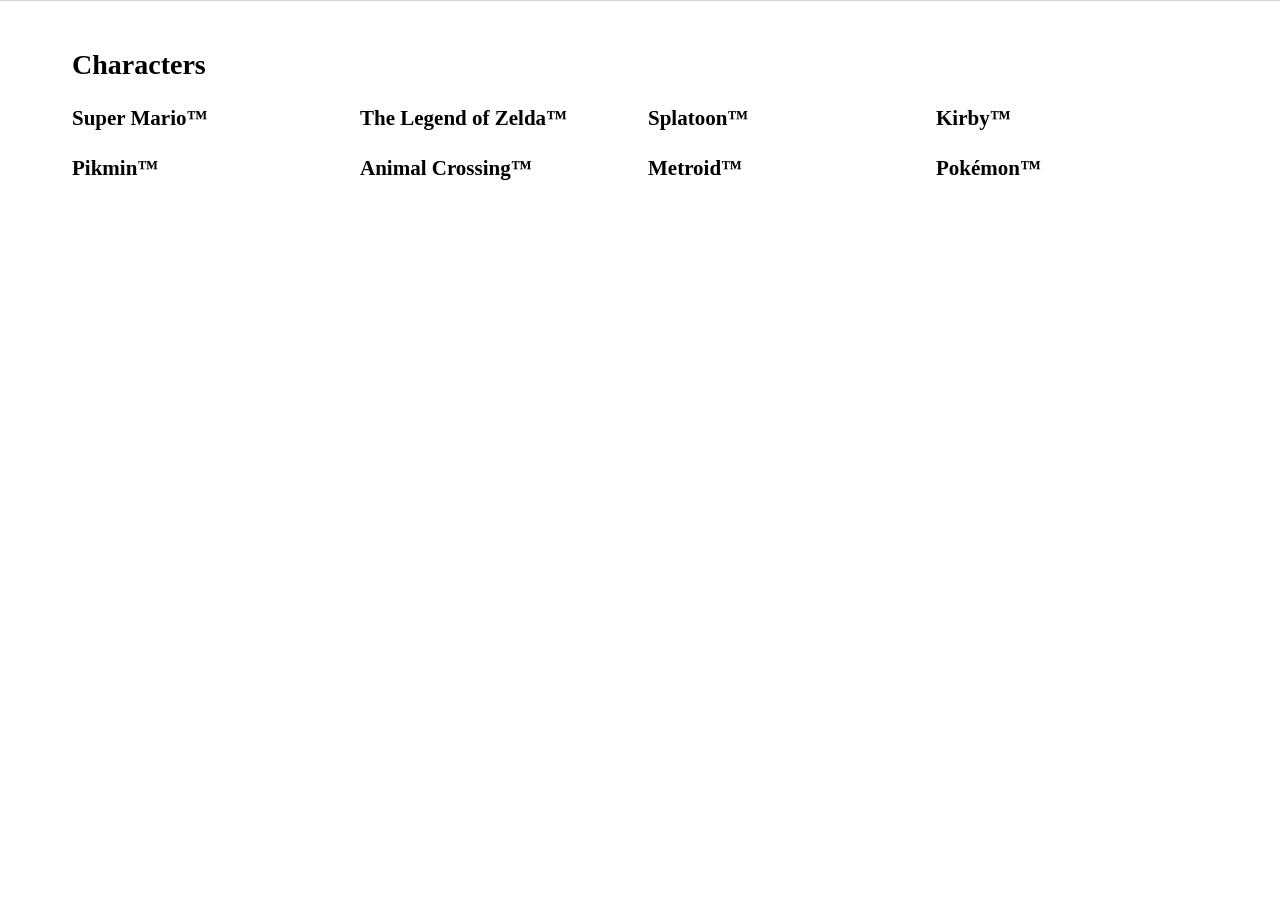
==== index.html @ 4e432a02 "Characters arreglado Actualizado" ====
<!DOCTYPE html>
<html lang="en">
<head>
    <meta charset="UTF-8">
    <meta name="viewport" content="width=device-width, initial-scale=1.0">
    <link rel="stylesheet" href="style.css">
    <title>Document</title>
</head>
<body>
    <section class="sectionCaracter">
        <div class="contenedorCaracter">
            <div class="gridCaracter">
                <h2 class="tituloCharacter">Characters</h2>
                <div class="personaje">
                    <a href="" class="enlacePersonaje">
                        <div class="fondoContenedor">
                            <img src="img/mario-bg.jpg" alt="" class="fondoImagen">
                        </div>
                        <div class="personajeContenedor">
                            <img src="img/1600x1600_NCOM_Home_Characters_Mario.png" alt="" class="personajeImagen">
                        </div>
                    </a>
                    <h3 class="nombrePersonaje">Super Mario™</h3>
                </div>
                <div class="personaje">
                    <a href="" class="enlacePersonaje">
                        <div class="fondoContenedor">
                            <img src="img/1600x1600_background_02.jpg" alt="" class="fondoImagen">
                        </div>
                        <div class="personajeContenedor">
                            <img src="img/1600x1600_character.png" alt="" class="personajeImagen">
                        </div>
                    </a>
                    <h3 class="nombrePersonaje">The Legend of Zelda™</h3>
                </div>
                <div class="personaje">
                    <a href="" class="enlacePersonaje">
                        <div class="fondoContenedor">
                            <img src="img/Ncom_CharacterRail_1600x1600_Splatoon_BG.png" alt="" class="fondoImagen">
                        </div>
                        <div class="personajeContenedor">
                            <img src="img/Ncom_CharacterRail_1600x1600_Splatoon_character_v2.png" alt="" class="personajeImagen">
                        </div>
                    </a>
                    <h3 class="nombrePersonaje">Splatoon™</h3>
                </div>
                <div class="personaje">
                    <a href="" class="enlacePersonaje">
                        <div class="fondoContenedor">
                            <img src="img/1600x1600_NCOM_Home_Characters_Kirby_BG.png" alt="" class="fondoImagen">
                        </div>
                        <div class="personajeContenedor">
                            <img src="img/1600x1600_NCOM_Home_Characters_Kirby.png" alt="" class="personajeImagen">
                        </div>
                    </a>
                    <h3 class="nombrePersonaje">Kirby™</h3>
                </div>
                <div class="personaje">
                    <a href="" class="enlacePersonaje">
                        <div class="fondoContenedor">
                            <img src="img/PTN_Pikmin_LG3_8x-100_v2.jpg" alt="" class="fondoImagen">
                        </div>
                        <div class="personajeContenedor">
                            <img src="img/CREATIVE-1295-CharacterSection-Character-Pikmin_v02.png" alt="" class="personajeImagen">
                        </div>
                    </a>
                    <h3 class="nombrePersonaje">Pikmin™</h3>
                </div>
                <div class="personaje">
                    <a href="" class="enlacePersonaje">
                        <div class="fondoContenedor">
                            <img src="img/CREATIVE-1295-CharacterSection-Background-AnimalCrossing.jpg" alt="" class="fondoImagen">
                        </div>
                        <div class="personajeContenedor">
                            <img src="img/CREATIVE-1295-CharacterSection-Character-AnimalCrossing_v01.png" alt="" class="personajeImagen">
                        </div>
                    </a>
                    <h3 class="nombrePersonaje">Animal Crossing™</h3>
                </div>
                <div class="personaje">
                    <a href="" class="enlacePersonaje">
                        <div class="fondoContenedor">
                            <img src="img/CREATIVE-1295-CharacterSection-Background-Metroid_v01.jpg" alt="" class="fondoImagen">
                        </div>
                        <div class="personajeContenedor">
                            <img src="img/CREATIVE-1295-CharacterSection-Character-Metroid_v01.png" alt="" class="personajeImagen">
                        </div>
                    </a>
                    <h3 class="nombrePersonaje">Metroid™</h3>
                </div>
                <div class="personaje">
                    <a href="" class="enlacePersonaje">
                        <div class="fondoContenedor">
                            <img src="img/CREATIVE-1295-CharacterSection-Background-Pokemon_v01.png" alt="" class="fondoImagen">
                        </div>
                        <div class="personajeContenedor">
                            <img src="
                            img/CREATIVE-1295-CharacterSection-Character-Pokemon_v01.png" alt="" class="personajeImagen">
                        </div>
                    </a>
                    <h3 class="nombrePersonaje">Pokémon™</h3>
                </div>
            </div>
            
    </section>
</body>
</html>
---- style.css ----
@import url(tipografia.css);
body{
    width: 100vw;
}
body{
    padding: 0px;
    margin: 0px;
    width: 100%;
    font-family: var(--nintendo-font);
    color: var(--color-font);
    font-weight: var(--font-weight-nintendo);
    font-size: var(--font-size-text);
    line-height: var(--line-text);
}
*,::after,::before{
    box-sizing: border-box;
}
body > section{
    border-top: 1px lightgray solid;
}
.sectionCaracter{
    display: block;
    position: relative;
    width: 100%;
    padding-top: 2rem;
    padding-bottom: 2rem;
    scroll-margin-top: 120px;
}
.contenedorCaracter{
    display: block;
    max-width: 71rem;
    margin-left: 1rem;
    margin-right: 1rem;
}
.gridCaracter{
    display: grid;
    grid-template-columns: repeat(2,1fr);
    gap: 1rem;
}
.tituloCharacter{
    font-weight: 700;
    margin-block-start: 0px;
    margin-block-end:0px;
    grid-column: 1 / span 2;
    font-size: 1.125rem;
}
.h1,.h2,.h3,.h4,.h5,.h6{
    font-weight: 700;
    letter-spacing: 0px;
    margin-top: 0px;
    margin-right: 0px;
    margin-bottom: 1em;
    margin-left: 0px;
    padding:0px;
}
.personaje{
    display: flex;
    flex-direction: column;
}
.enlacePersonaje{
    display: block;
    position: relative;
    z-index: 1;
    width: 100%;
    height: auto;
    overflow: hidden;
    text-align: center;
    border-radius: 0.75rem;
    margin-bottom: 0.5rem;
    text-decoration: none;
}
.fondoContenedor{
    position: absolute;
    z-index: -1;
    top: 0px;
    left: 0px;
    width: 100%;
    height: 100%;
    transform: scale(1.15);
    transition: 200ms ease-in-out 0s;
}
.enlacePersonaje{
    cursor: pointer;
}
.fondoImagen{
    display: block;
    min-height: 1px;
    width: 100%;
    overflow-clip-margin: content-box;
}
.personajeContenedor{
    display: block;
    position: relative;
    z-index: -1;
    top: 0px;
    left: 0px;
    width: 100%;
    height: 100%;
    transition:  200ms ease-in-out 0s;
    
}
.enlacePersonaje:hover > .fondoContenedor{
    transform: scale(1);
}
.enlacePersonaje:hover > .personajeContenedor{
    transform: scale(1.15);
}



.personajeImagen{
    display: block;
    min-height: 1px;
    width: 100%;
    overflow-clip-margin: content-box;
}
.nombrePersonaje{
    font-weight: 700;
    margin-block-end: 0px;
    margin-block-start: 0px;
    font-size: 1.125rem;
}
@media(min-width:768px){
    .sectionCaracter{
        padding-top: 3rem;
        padding-bottom: 3rem;
    }
    .contenedorCaracter{
        width: 96%;
        margin-left: auto;
        margin-right: auto;
    }
    .gridCaracter{
        grid-template-columns: repeat(4,1fr);
    }
    .tituloCharacter{
        grid-column: 1 / span 4;
    }
}
@media(min-width:429px){
    .tituloCharacter{
        font-size: 1.75rem;
    }
    .nombrePersonaje{
        font-size: 1.3125rem;
    }
}
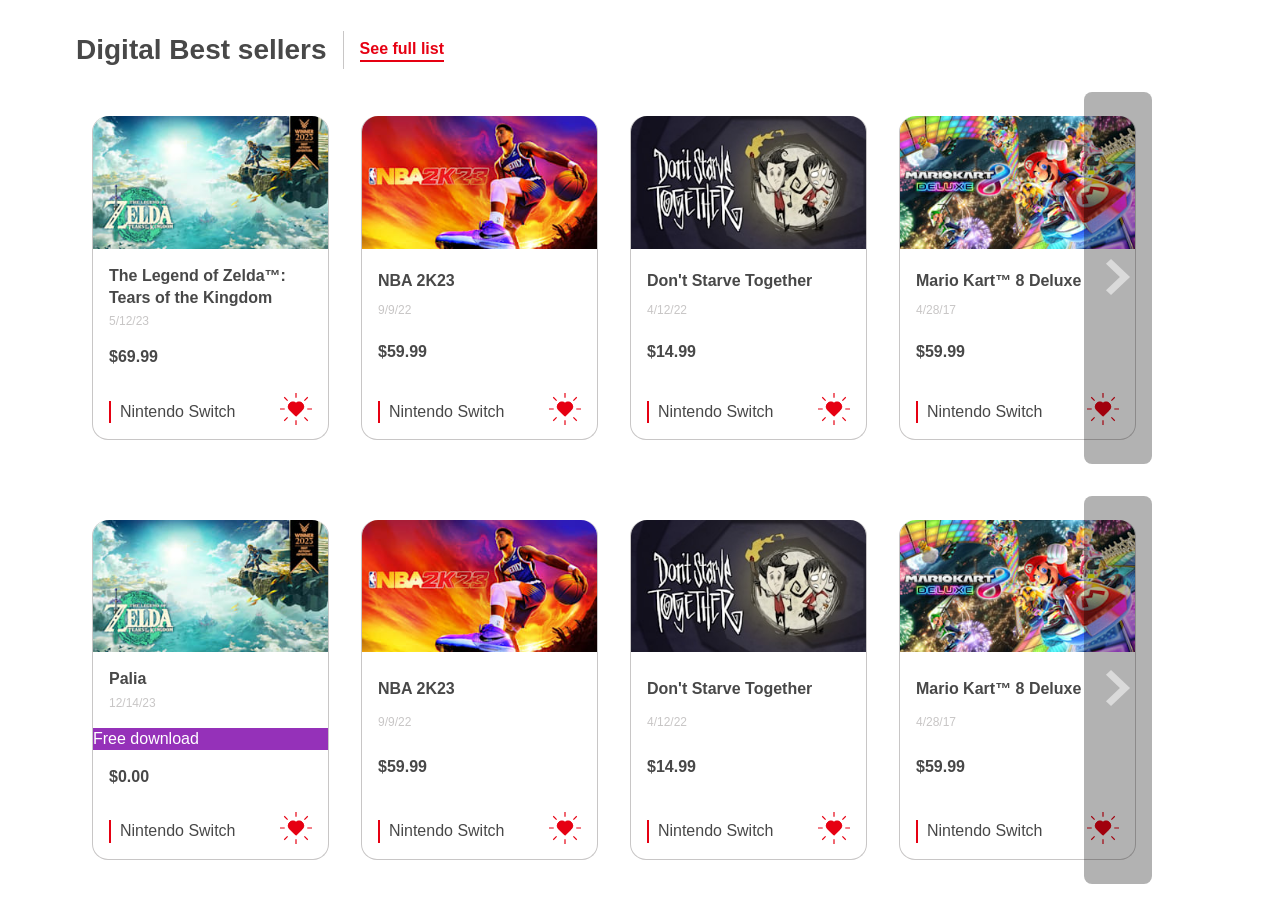
==== commit 571534b5: "Reorganizacion" ====
--- a/index.html
+++ b/index.html
@@ -1,107 +1,124 @@
 <!DOCTYPE html>
 <html lang="en">
 <head>
-    <meta charset="UTF-8">
-    <meta name="viewport" content="width=device-width, initial-scale=1.0">
-    <link rel="stylesheet" href="style.css">
-    <title>Document</title>
+  <meta charset="UTF-8">
+  <meta name="viewport" content="width=device-width, initial-scale=1.0">
+  <link rel="stylesheet" href="style.css">
+  <title>Document</title>
 </head>
 <body>
-    <section class="sectionCaracter">
-        <div class="contenedorCaracter">
-            <div class="gridCaracter">
-                <h2 class="tituloCharacter">Characters</h2>
-                <div class="personaje">
-                    <a href="" class="enlacePersonaje">
-                        <div class="fondoContenedor">
-                            <img src="img/mario-bg.jpg" alt="" class="fondoImagen">
-                        </div>
-                        <div class="personajeContenedor">
-                            <img src="img/1600x1600_NCOM_Home_Characters_Mario.png" alt="" class="personajeImagen">
-                        </div>
-                    </a>
-                    <h3 class="nombrePersonaje">Super Mario™</h3>
-                </div>
-                <div class="personaje">
-                    <a href="" class="enlacePersonaje">
-                        <div class="fondoContenedor">
-                            <img src="img/1600x1600_background_02.jpg" alt="" class="fondoImagen">
-                        </div>
-                        <div class="personajeContenedor">
-                            <img src="img/1600x1600_character.png" alt="" class="personajeImagen">
-                        </div>
-                    </a>
-                    <h3 class="nombrePersonaje">The Legend of Zelda™</h3>
-                </div>
-                <div class="personaje">
-                    <a href="" class="enlacePersonaje">
-                        <div class="fondoContenedor">
-                            <img src="img/Ncom_CharacterRail_1600x1600_Splatoon_BG.png" alt="" class="fondoImagen">
-                        </div>
-                        <div class="personajeContenedor">
-                            <img src="img/Ncom_CharacterRail_1600x1600_Splatoon_character_v2.png" alt="" class="personajeImagen">
-                        </div>
-                    </a>
-                    <h3 class="nombrePersonaje">Splatoon™</h3>
-                </div>
-                <div class="personaje">
-                    <a href="" class="enlacePersonaje">
-                        <div class="fondoContenedor">
-                            <img src="img/1600x1600_NCOM_Home_Characters_Kirby_BG.png" alt="" class="fondoImagen">
-                        </div>
-                        <div class="personajeContenedor">
-                            <img src="img/1600x1600_NCOM_Home_Characters_Kirby.png" alt="" class="personajeImagen">
-                        </div>
-                    </a>
-                    <h3 class="nombrePersonaje">Kirby™</h3>
-                </div>
-                <div class="personaje">
-                    <a href="" class="enlacePersonaje">
-                        <div class="fondoContenedor">
-                            <img src="img/PTN_Pikmin_LG3_8x-100_v2.jpg" alt="" class="fondoImagen">
-                        </div>
-                        <div class="personajeContenedor">
-                            <img src="img/CREATIVE-1295-CharacterSection-Character-Pikmin_v02.png" alt="" class="personajeImagen">
-                        </div>
-                    </a>
-                    <h3 class="nombrePersonaje">Pikmin™</h3>
-                </div>
-                <div class="personaje">
-                    <a href="" class="enlacePersonaje">
-                        <div class="fondoContenedor">
-                            <img src="img/CREATIVE-1295-CharacterSection-Background-AnimalCrossing.jpg" alt="" class="fondoImagen">
-                        </div>
-                        <div class="personajeContenedor">
-                            <img src="img/CREATIVE-1295-CharacterSection-Character-AnimalCrossing_v01.png" alt="" class="personajeImagen">
-                        </div>
-                    </a>
-                    <h3 class="nombrePersonaje">Animal Crossing™</h3>
-                </div>
-                <div class="personaje">
-                    <a href="" class="enlacePersonaje">
-                        <div class="fondoContenedor">
-                            <img src="img/CREATIVE-1295-CharacterSection-Background-Metroid_v01.jpg" alt="" class="fondoImagen">
-                        </div>
-                        <div class="personajeContenedor">
-                            <img src="img/CREATIVE-1295-CharacterSection-Character-Metroid_v01.png" alt="" class="personajeImagen">
-                        </div>
-                    </a>
-                    <h3 class="nombrePersonaje">Metroid™</h3>
-                </div>
-                <div class="personaje">
-                    <a href="" class="enlacePersonaje">
-                        <div class="fondoContenedor">
-                            <img src="img/CREATIVE-1295-CharacterSection-Background-Pokemon_v01.png" alt="" class="fondoImagen">
-                        </div>
-                        <div class="personajeContenedor">
-                            <img src="
-                            img/CREATIVE-1295-CharacterSection-Character-Pokemon_v01.png" alt="" class="personajeImagen">
-                        </div>
-                    </a>
-                    <h3 class="nombrePersonaje">Pokémon™</h3>
-                </div>
-            </div>
-            
+  <section class="digitalHeader">
+    <h1 class="dbs">Digital Best sellers</h1>
+    <a href="" class="seefullList">See full list</a>
+  </section>
+  <div class="contenedorDigital">
+    <section class="digitalNewReleases">
+      <section class="juegoDigital" id="juegoDigital1">
+        <img src="img/fb30eab428df3fc993b41c76e20f72e4d76d49734d17d31996b5ab61c414b117.jpg" alt="" class="juegoImagen">
+        <h3 class="tituloJuegoDigital">The Legend of Zelda™: Tears of the Kingdom</h3>
+        <p class="fechaJuegoDigital">5/12/23</p>
+        <p class="precioJuegoDigital">$69.99</p>
+        <div class="finalJuegoDigital">
+          <p class="plataformaJuegoDigital">Nintendo Switch</p>
+          <svg class="svgCorazonDigital" viewBox="0 0 54 54" fill="currentColor" stroke="currentColor" width="24" role="presentation" alt="" data-testid="heartspark" color="currentColor" size="24"><g class="hearts"><path class="heart heart-outline" d="M27 38.9c-.4 0-.6-.1-.8-.4L16.7 29c-1.8-1.8-2.7-3.8-2.7-6 0-4.4 3.5-8 7.9-8 1.9 0 3.7.8 5.1 2.3 1.4-1.4 3.2-2.3 5.1-2.3 4.4 0 7.9 3.6 7.9 8 0 2.6-1.5 4.6-2.7 6.1l-9.5 9.4c-.2.3-.6.4-.8.4zm-5.1-21.4c-3.1 0-5.6 2.5-5.6 5.6 0 1.9 1.1 3.3 2 4.3l8.6 8.7 8.5-8.6c1.4-1.5 2.1-3 2.1-4.4 0-3.1-2.5-5.6-5.6-5.6-1.5 0-3 1-4.1 2.5-.5.6-1.4.6-1.9 0-1-1.6-2.4-2.5-4-2.5z"></path><path class="heart heart-filled" d="M32.1 15.1c-1.9 0-3.7.8-5.1 2.3-1.4-1.4-3.2-2.3-5.1-2.3-4.4 0-7.9 3.6-7.9 8 0 2.1.9 4.2 2.7 6l9.5 9.5c.2.2.5.4.8.4.2 0 .6-.1.8-.4l9.5-9.4c1.2-1.4 2.7-3.5 2.7-6.1 0-4.4-3.5-8-7.9-8z"></path></g><g class="sparks"><path class="spark" d="M27 8V0M27 46v8" stroke-width="2"></path><path class="spark" d="M41.171 12.828l5.657-5.657M12.829 12.828L7.171 7.172" stroke-width="1.99998"></path><path class="spark" d="M46 27h8M8 27H0" stroke-width="2"></path><path class="spark" d="M41.172 41.172l5.657 5.656M12.829 41.171l-5.657 5.657" stroke-width="1.99998"></path></g></svg>
+        </div>
+      </section>
+      <section class="juegoDigital">
+        <img src="img/e9246c890e982deb9a4cf6eae66d30f9160c3df7e3506b6efaf30dc842357153.jpg" alt="" class="juegoImagen">
+        <h3 class="tituloJuegoDigital">NBA 2K23</h3>
+        <p class="fechaJuegoDigital">9/9/22</p>
+        <p class="precioJuegoDigital">$59.99</p>
+        <div class="finalJuegoDigital">
+          <p class="plataformaJuegoDigital">Nintendo Switch</p>
+          <svg class="svgCorazonDigital" viewBox="0 0 54 54" fill="currentColor" stroke="currentColor" width="24" role="presentation" alt="" data-testid="heartspark" color="currentColor" size="24"><g class="hearts"><path class="heart heart-outline" d="M27 38.9c-.4 0-.6-.1-.8-.4L16.7 29c-1.8-1.8-2.7-3.8-2.7-6 0-4.4 3.5-8 7.9-8 1.9 0 3.7.8 5.1 2.3 1.4-1.4 3.2-2.3 5.1-2.3 4.4 0 7.9 3.6 7.9 8 0 2.6-1.5 4.6-2.7 6.1l-9.5 9.4c-.2.3-.6.4-.8.4zm-5.1-21.4c-3.1 0-5.6 2.5-5.6 5.6 0 1.9 1.1 3.3 2 4.3l8.6 8.7 8.5-8.6c1.4-1.5 2.1-3 2.1-4.4 0-3.1-2.5-5.6-5.6-5.6-1.5 0-3 1-4.1 2.5-.5.6-1.4.6-1.9 0-1-1.6-2.4-2.5-4-2.5z"></path><path class="heart heart-filled" d="M32.1 15.1c-1.9 0-3.7.8-5.1 2.3-1.4-1.4-3.2-2.3-5.1-2.3-4.4 0-7.9 3.6-7.9 8 0 2.1.9 4.2 2.7 6l9.5 9.5c.2.2.5.4.8.4.2 0 .6-.1.8-.4l9.5-9.4c1.2-1.4 2.7-3.5 2.7-6.1 0-4.4-3.5-8-7.9-8z"></path></g><g class="sparks"><path class="spark" d="M27 8V0M27 46v8" stroke-width="2"></path><path class="spark" d="M41.171 12.828l5.657-5.657M12.829 12.828L7.171 7.172" stroke-width="1.99998"></path><path class="spark" d="M46 27h8M8 27H0" stroke-width="2"></path><path class="spark" d="M41.172 41.172l5.657 5.656M12.829 41.171l-5.657 5.657" stroke-width="1.99998"></path></g></svg>
+        </div>
+      </section>
+      <section class="juegoDigital">
+        <img src="img/081425533fd5a75ad96eb4333f260edf690b91110402ac801e07fd332035da8e.jpg" alt="" class="juegoImagen">
+        <h3 class="tituloJuegoDigital">Don't Starve Together</h3>
+        <p class="fechaJuegoDigital">4/12/22</p>
+        <p class="precioJuegoDigital">$14.99</p>
+        <div class="finalJuegoDigital">
+          <p class="plataformaJuegoDigital">Nintendo Switch</p>
+          <svg class="svgCorazonDigital" viewBox="0 0 54 54" fill="currentColor" stroke="currentColor" width="24" role="presentation" alt="" data-testid="heartspark" color="currentColor" size="24"><g class="hearts"><path class="heart heart-outline" d="M27 38.9c-.4 0-.6-.1-.8-.4L16.7 29c-1.8-1.8-2.7-3.8-2.7-6 0-4.4 3.5-8 7.9-8 1.9 0 3.7.8 5.1 2.3 1.4-1.4 3.2-2.3 5.1-2.3 4.4 0 7.9 3.6 7.9 8 0 2.6-1.5 4.6-2.7 6.1l-9.5 9.4c-.2.3-.6.4-.8.4zm-5.1-21.4c-3.1 0-5.6 2.5-5.6 5.6 0 1.9 1.1 3.3 2 4.3l8.6 8.7 8.5-8.6c1.4-1.5 2.1-3 2.1-4.4 0-3.1-2.5-5.6-5.6-5.6-1.5 0-3 1-4.1 2.5-.5.6-1.4.6-1.9 0-1-1.6-2.4-2.5-4-2.5z"></path><path class="heart heart-filled" d="M32.1 15.1c-1.9 0-3.7.8-5.1 2.3-1.4-1.4-3.2-2.3-5.1-2.3-4.4 0-7.9 3.6-7.9 8 0 2.1.9 4.2 2.7 6l9.5 9.5c.2.2.5.4.8.4.2 0 .6-.1.8-.4l9.5-9.4c1.2-1.4 2.7-3.5 2.7-6.1 0-4.4-3.5-8-7.9-8z"></path></g><g class="sparks"><path class="spark" d="M27 8V0M27 46v8" stroke-width="2"></path><path class="spark" d="M41.171 12.828l5.657-5.657M12.829 12.828L7.171 7.172" stroke-width="1.99998"></path><path class="spark" d="M46 27h8M8 27H0" stroke-width="2"></path><path class="spark" d="M41.172 41.172l5.657 5.656M12.829 41.171l-5.657 5.657" stroke-width="1.99998"></path></g></svg>
+        </div>
+      </section>
+      <section class="juegoDigital">
+        <img src="img/de697f487a36d802dd9a5ff0341f717c8486221f2f1219b675af37aca63bc453.jpg" alt="" class="juegoImagen">
+        <h3 class="tituloJuegoDigital">Mario Kart™ 8 Deluxe</h3>
+        <p class="fechaJuegoDigital">4/28/17</p>
+        <p class="precioJuegoDigital">$59.99</p>
+        <div class="finalJuegoDigital">
+          <p class="plataformaJuegoDigital">Nintendo Switch</p>
+          <svg class="svgCorazonDigital" viewBox="0 0 54 54" fill="currentColor" stroke="currentColor" width="24" role="presentation" alt="" data-testid="heartspark" color="currentColor" size="24"><g class="hearts"><path class="heart heart-outline" d="M27 38.9c-.4 0-.6-.1-.8-.4L16.7 29c-1.8-1.8-2.7-3.8-2.7-6 0-4.4 3.5-8 7.9-8 1.9 0 3.7.8 5.1 2.3 1.4-1.4 3.2-2.3 5.1-2.3 4.4 0 7.9 3.6 7.9 8 0 2.6-1.5 4.6-2.7 6.1l-9.5 9.4c-.2.3-.6.4-.8.4zm-5.1-21.4c-3.1 0-5.6 2.5-5.6 5.6 0 1.9 1.1 3.3 2 4.3l8.6 8.7 8.5-8.6c1.4-1.5 2.1-3 2.1-4.4 0-3.1-2.5-5.6-5.6-5.6-1.5 0-3 1-4.1 2.5-.5.6-1.4.6-1.9 0-1-1.6-2.4-2.5-4-2.5z"></path><path class="heart heart-filled" d="M32.1 15.1c-1.9 0-3.7.8-5.1 2.3-1.4-1.4-3.2-2.3-5.1-2.3-4.4 0-7.9 3.6-7.9 8 0 2.1.9 4.2 2.7 6l9.5 9.5c.2.2.5.4.8.4.2 0 .6-.1.8-.4l9.5-9.4c1.2-1.4 2.7-3.5 2.7-6.1 0-4.4-3.5-8-7.9-8z"></path></g><g class="sparks"><path class="spark" d="M27 8V0M27 46v8" stroke-width="2"></path><path class="spark" d="M41.171 12.828l5.657-5.657M12.829 12.828L7.171 7.172" stroke-width="1.99998"></path><path class="spark" d="M46 27h8M8 27H0" stroke-width="2"></path><path class="spark" d="M41.172 41.172l5.657 5.656M12.829 41.171l-5.657 5.657" stroke-width="1.99998"></path></g></svg>
+        </div>
+      </section>
+      <div class="botonEncima">
+        <button aria-label="Next page" tabindex="0" class="botonDerecho">
+          <svg xmlns="http://www.w3.org/2000/svg" viewBox="0 0 32 32" width="36" role="presentation" alt="" data-testid="ChevronRightIcon" size="36" color="currentColor">
+            <path fill-rule="evenodd" clip-rule="evenodd" fill="currentColor" d="M5.3 4.3L9.8 0l16.9 16L9.8 32l-4.5-4.3L17.7 16z">
+            </path>
+          </svg>
+        </button>
+      </div>
     </section>
+  </div>
+  <div class="contenedorDigital">
+    <section class="digitalNewReleases">
+      <section class="juegoDigital" id="juegoDigital1">
+        <img src="img/fb30eab428df3fc993b41c76e20f72e4d76d49734d17d31996b5ab61c414b117.jpg" alt="" class="juegoImagen">
+        <h3 class="tituloJuegoDigital">Palia</h3>
+        <p class="fechaJuegoDigital">12/14/23</p>
+        <div class="precioYDisponibilidad">
+          <p style="background-color:rgb(149, 49, 185) ; color: white;">Free download</p>
+          <p class="precioJuegoDigital">$0.00</p>
+        </div>
+        <div class="finalJuegoDigital">
+          <p class="plataformaJuegoDigital">Nintendo Switch</p>
+          <svg class="svgCorazonDigital" viewBox="0 0 54 54" fill="currentColor" stroke="currentColor" width="24" role="presentation" alt="" data-testid="heartspark" color="currentColor" size="24"><g class="hearts"><path class="heart heart-outline" d="M27 38.9c-.4 0-.6-.1-.8-.4L16.7 29c-1.8-1.8-2.7-3.8-2.7-6 0-4.4 3.5-8 7.9-8 1.9 0 3.7.8 5.1 2.3 1.4-1.4 3.2-2.3 5.1-2.3 4.4 0 7.9 3.6 7.9 8 0 2.6-1.5 4.6-2.7 6.1l-9.5 9.4c-.2.3-.6.4-.8.4zm-5.1-21.4c-3.1 0-5.6 2.5-5.6 5.6 0 1.9 1.1 3.3 2 4.3l8.6 8.7 8.5-8.6c1.4-1.5 2.1-3 2.1-4.4 0-3.1-2.5-5.6-5.6-5.6-1.5 0-3 1-4.1 2.5-.5.6-1.4.6-1.9 0-1-1.6-2.4-2.5-4-2.5z"></path><path class="heart heart-filled" d="M32.1 15.1c-1.9 0-3.7.8-5.1 2.3-1.4-1.4-3.2-2.3-5.1-2.3-4.4 0-7.9 3.6-7.9 8 0 2.1.9 4.2 2.7 6l9.5 9.5c.2.2.5.4.8.4.2 0 .6-.1.8-.4l9.5-9.4c1.2-1.4 2.7-3.5 2.7-6.1 0-4.4-3.5-8-7.9-8z"></path></g><g class="sparks"><path class="spark" d="M27 8V0M27 46v8" stroke-width="2"></path><path class="spark" d="M41.171 12.828l5.657-5.657M12.829 12.828L7.171 7.172" stroke-width="1.99998"></path><path class="spark" d="M46 27h8M8 27H0" stroke-width="2"></path><path class="spark" d="M41.172 41.172l5.657 5.656M12.829 41.171l-5.657 5.657" stroke-width="1.99998"></path></g></svg>
+        </div>
+      </section>
+      <section class="juegoDigital">
+        <img src="img/e9246c890e982deb9a4cf6eae66d30f9160c3df7e3506b6efaf30dc842357153.jpg" alt="" class="juegoImagen">
+        <h3 class="tituloJuegoDigital">NBA 2K23</h3>
+        <p class="fechaJuegoDigital">9/9/22</p>
+        <p class="precioJuegoDigital">$59.99</p>
+        <div class="finalJuegoDigital">
+          <p class="plataformaJuegoDigital">Nintendo Switch</p>
+          <svg class="svgCorazonDigital" viewBox="0 0 54 54" fill="currentColor" stroke="currentColor" width="24" role="presentation" alt="" data-testid="heartspark" color="currentColor" size="24"><g class="hearts"><path class="heart heart-outline" d="M27 38.9c-.4 0-.6-.1-.8-.4L16.7 29c-1.8-1.8-2.7-3.8-2.7-6 0-4.4 3.5-8 7.9-8 1.9 0 3.7.8 5.1 2.3 1.4-1.4 3.2-2.3 5.1-2.3 4.4 0 7.9 3.6 7.9 8 0 2.6-1.5 4.6-2.7 6.1l-9.5 9.4c-.2.3-.6.4-.8.4zm-5.1-21.4c-3.1 0-5.6 2.5-5.6 5.6 0 1.9 1.1 3.3 2 4.3l8.6 8.7 8.5-8.6c1.4-1.5 2.1-3 2.1-4.4 0-3.1-2.5-5.6-5.6-5.6-1.5 0-3 1-4.1 2.5-.5.6-1.4.6-1.9 0-1-1.6-2.4-2.5-4-2.5z"></path><path class="heart heart-filled" d="M32.1 15.1c-1.9 0-3.7.8-5.1 2.3-1.4-1.4-3.2-2.3-5.1-2.3-4.4 0-7.9 3.6-7.9 8 0 2.1.9 4.2 2.7 6l9.5 9.5c.2.2.5.4.8.4.2 0 .6-.1.8-.4l9.5-9.4c1.2-1.4 2.7-3.5 2.7-6.1 0-4.4-3.5-8-7.9-8z"></path></g><g class="sparks"><path class="spark" d="M27 8V0M27 46v8" stroke-width="2"></path><path class="spark" d="M41.171 12.828l5.657-5.657M12.829 12.828L7.171 7.172" stroke-width="1.99998"></path><path class="spark" d="M46 27h8M8 27H0" stroke-width="2"></path><path class="spark" d="M41.172 41.172l5.657 5.656M12.829 41.171l-5.657 5.657" stroke-width="1.99998"></path></g></svg>
+        </div>
+      </section>
+      <section class="juegoDigital">
+        <img src="img/081425533fd5a75ad96eb4333f260edf690b91110402ac801e07fd332035da8e.jpg" alt="" class="juegoImagen">
+        <h3 class="tituloJuegoDigital">Don't Starve Together</h3>
+        <p class="fechaJuegoDigital">4/12/22</p>
+        <p class="precioJuegoDigital">$14.99</p>
+        <div class="finalJuegoDigital">
+          <p class="plataformaJuegoDigital">Nintendo Switch</p>
+          <svg class="svgCorazonDigital" viewBox="0 0 54 54" fill="currentColor" stroke="currentColor" width="24" role="presentation" alt="" data-testid="heartspark" color="currentColor" size="24"><g class="hearts"><path class="heart heart-outline" d="M27 38.9c-.4 0-.6-.1-.8-.4L16.7 29c-1.8-1.8-2.7-3.8-2.7-6 0-4.4 3.5-8 7.9-8 1.9 0 3.7.8 5.1 2.3 1.4-1.4 3.2-2.3 5.1-2.3 4.4 0 7.9 3.6 7.9 8 0 2.6-1.5 4.6-2.7 6.1l-9.5 9.4c-.2.3-.6.4-.8.4zm-5.1-21.4c-3.1 0-5.6 2.5-5.6 5.6 0 1.9 1.1 3.3 2 4.3l8.6 8.7 8.5-8.6c1.4-1.5 2.1-3 2.1-4.4 0-3.1-2.5-5.6-5.6-5.6-1.5 0-3 1-4.1 2.5-.5.6-1.4.6-1.9 0-1-1.6-2.4-2.5-4-2.5z"></path><path class="heart heart-filled" d="M32.1 15.1c-1.9 0-3.7.8-5.1 2.3-1.4-1.4-3.2-2.3-5.1-2.3-4.4 0-7.9 3.6-7.9 8 0 2.1.9 4.2 2.7 6l9.5 9.5c.2.2.5.4.8.4.2 0 .6-.1.8-.4l9.5-9.4c1.2-1.4 2.7-3.5 2.7-6.1 0-4.4-3.5-8-7.9-8z"></path></g><g class="sparks"><path class="spark" d="M27 8V0M27 46v8" stroke-width="2"></path><path class="spark" d="M41.171 12.828l5.657-5.657M12.829 12.828L7.171 7.172" stroke-width="1.99998"></path><path class="spark" d="M46 27h8M8 27H0" stroke-width="2"></path><path class="spark" d="M41.172 41.172l5.657 5.656M12.829 41.171l-5.657 5.657" stroke-width="1.99998"></path></g></svg>
+        </div>
+      </section>
+      <section class="juegoDigital">
+        <img src="img/de697f487a36d802dd9a5ff0341f717c8486221f2f1219b675af37aca63bc453.jpg" alt="" class="juegoImagen">
+        <h3 class="tituloJuegoDigital">Mario Kart™ 8 Deluxe</h3>
+        <p class="fechaJuegoDigital">4/28/17</p>
+        <p class="precioJuegoDigital">$59.99</p>
+        <div class="finalJuegoDigital">
+          <p class="plataformaJuegoDigital">Nintendo Switch</p>
+          <svg class="svgCorazonDigital" viewBox="0 0 54 54" fill="currentColor" stroke="currentColor" width="24" role="presentation" alt="" data-testid="heartspark" color="currentColor" size="24"><g class="hearts"><path class="heart heart-outline" d="M27 38.9c-.4 0-.6-.1-.8-.4L16.7 29c-1.8-1.8-2.7-3.8-2.7-6 0-4.4 3.5-8 7.9-8 1.9 0 3.7.8 5.1 2.3 1.4-1.4 3.2-2.3 5.1-2.3 4.4 0 7.9 3.6 7.9 8 0 2.6-1.5 4.6-2.7 6.1l-9.5 9.4c-.2.3-.6.4-.8.4zm-5.1-21.4c-3.1 0-5.6 2.5-5.6 5.6 0 1.9 1.1 3.3 2 4.3l8.6 8.7 8.5-8.6c1.4-1.5 2.1-3 2.1-4.4 0-3.1-2.5-5.6-5.6-5.6-1.5 0-3 1-4.1 2.5-.5.6-1.4.6-1.9 0-1-1.6-2.4-2.5-4-2.5z"></path><path class="heart heart-filled" d="M32.1 15.1c-1.9 0-3.7.8-5.1 2.3-1.4-1.4-3.2-2.3-5.1-2.3-4.4 0-7.9 3.6-7.9 8 0 2.1.9 4.2 2.7 6l9.5 9.5c.2.2.5.4.8.4.2 0 .6-.1.8-.4l9.5-9.4c1.2-1.4 2.7-3.5 2.7-6.1 0-4.4-3.5-8-7.9-8z"></path></g><g class="sparks"><path class="spark" d="M27 8V0M27 46v8" stroke-width="2"></path><path class="spark" d="M41.171 12.828l5.657-5.657M12.829 12.828L7.171 7.172" stroke-width="1.99998"></path><path class="spark" d="M46 27h8M8 27H0" stroke-width="2"></path><path class="spark" d="M41.172 41.172l5.657 5.656M12.829 41.171l-5.657 5.657" stroke-width="1.99998"></path></g></svg>
+        </div>
+      </section>
+      <div class="botonEncima">
+        <button aria-label="Next page" tabindex="0" class="botonDerecho">
+          <svg xmlns="http://www.w3.org/2000/svg" viewBox="0 0 32 32" width="36" role="presentation" alt="" data-testid="ChevronRightIcon" size="36" color="currentColor">
+            <path fill-rule="evenodd" clip-rule="evenodd" fill="currentColor" d="M5.3 4.3L9.8 0l16.9 16L9.8 32l-4.5-4.3L17.7 16z">
+            </path>
+          </svg>
+        </button>
+      </div>
+    </section>
+  </div>
+
+  
 </body>
-</html>+</html>
--- a/style.css
+++ b/style.css
@@ -1,147 +1,162 @@
 @import url(tipografia.css);
-body{
-    width: 100vw;
+:root{
+    --radio-borde:0.75rem;
+    --radio-borde-pequeño:0.5rem;
+    --color-rojo:rgb(230, 0, 18);
+    --color-gris-claro:rgb(200, 198, 198);
+    --color-letra: rgb(72, 72, 72) ;
 }
 body{
-    padding: 0px;
-    margin: 0px;
+    font-family: museo-sans, -apple-system, BlinkMacSystemFont, sans-serif;
+    font-size: 16px;
     width: 100%;
-    font-family: var(--nintendo-font);
-    color: var(--color-font);
-    font-weight: var(--font-weight-nintendo);
-    font-size: var(--font-size-text);
-    line-height: var(--line-text);
+    line-height: 1.4;
+    color: rgb(72, 72, 72);
+    -webkit-font-smoothing: antialiased;
 }
 *,::after,::before{
     box-sizing: border-box;
 }
-body > section{
-    border-top: 1px lightgray solid;
+.digitalHeader{
+    width: 100vw;
+    display: flex;
+    flex-direction: row;
 }
-.sectionCaracter{
-    display: block;
-    position: relative;
-    width: 100%;
-    padding-top: 2rem;
-    padding-bottom: 2rem;
-    scroll-margin-top: 120px;
+.dbs{
+    font-weight: 700;
+    line-height: 1.35;
+    font-size: 1.3125rem;
+    padding-right:16px;
+    border-right: 1px solid var(--color-gris-claro);
 }
-.contenedorCaracter{
-    display: block;
-    max-width: 71rem;
-    margin-left: 1rem;
-    margin-right: 1rem;
+.seefullList{
+    text-decoration: none;
+    color: var(--color-rojo);
+    align-self: center;
+    margin-left: 16px;
+    font-weight: bolder;
+    border-bottom: 2px solid var(--color-rojo);
 }
-.gridCaracter{
-    display: grid;
-    grid-template-columns: repeat(2,1fr);
-    gap: 1rem;
+.digitalHeader , .contenedorDigital{
+    width: 96%;
+    max-width: 71.5rem;
+    margin-left: auto;
+    margin-right: auto;
 }
-.tituloCharacter{
-    font-weight: 700;
-    margin-block-start: 0px;
-    margin-block-end:0px;
-    grid-column: 1 / span 2;
-    font-size: 1.125rem;
-}
-.h1,.h2,.h3,.h4,.h5,.h6{
-    font-weight: 700;
-    letter-spacing: 0px;
-    margin-top: 0px;
-    margin-right: 0px;
-    margin-bottom: 1em;
-    margin-left: 0px;
-    padding:0px;
-}
-.personaje{
+.digitalNewReleases{
+    margin-bottom: 32px;
     display: flex;
-    flex-direction: column;
-}
-.enlacePersonaje{
-    display: block;
-    position: relative;
-    z-index: 1;
-    width: 100%;
-    height: auto;
     overflow: hidden;
-    text-align: center;
-    border-radius: 0.75rem;
-    margin-bottom: 0.5rem;
-    text-decoration: none;
-}
-.fondoContenedor{
-    position: absolute;
-    z-index: -1;
-    top: 0px;
-    left: 0px;
-    width: 100%;
-    height: 100%;
-    transform: scale(1.15);
-    transition: 200ms ease-in-out 0s;
-}
-.enlacePersonaje{
-    cursor: pointer;
-}
-.fondoImagen{
-    display: block;
-    min-height: 1px;
-    width: 100%;
-    overflow-clip-margin: content-box;
-}
-.personajeContenedor{
-    display: block;
-    position: relative;
-    z-index: -1;
-    top: 0px;
-    left: 0px;
-    width: 100%;
-    height: 100%;
-    transition:  200ms ease-in-out 0s;
     
 }
-.enlacePersonaje:hover > .fondoContenedor{
-    transform: scale(1);
+.juegoDigital{
+    display: flex;
+    flex-wrap: nowrap;
+    flex-direction: column;
+    justify-content: space-between;
+    cursor: pointer;
+    min-width: 208px;
+    max-width: 268px;
+    margin: 1.5rem 1rem;
+    border-radius:var(--radio-borde);
+    border-bottom: 1px solid var(--color-gris-claro) ;
+    border-right: 1px solid var(--color-gris-claro);
+    border-left: 1px solid var(--color-gris-claro);
+
 }
-.enlacePersonaje:hover > .personajeContenedor{
-    transform: scale(1.15);
+.juegoImagen{
+    width: 100%;
+    border-top-right-radius: var(--radio-borde);
+    border-top-left-radius:var(--radio-borde) ;
+    transition: transform 0.3s;
+}
+.juegoDigital:hover .juegoImagen{
+    transform: translateY(-1rem);
+}
+.tituloJuegoDigital{
+    font-weight: 700;
+    margin: 0;
+    font-size: 0.875rem;
+    padding-top: 16px;
+    padding-left: 16px;
+    padding-right: 16px;
+    transition: 0.3s;
+}
+.juegoDigital:hover .tituloJuegoDigital{
+    color: var(--color-rojo);
+}
+
+.fechaJuegoDigital{
+    color:var(--color-gris-claro) ;
+    padding-left: 16px;
+    font-size: 0.75rem;
+    margin: 0;
+    margin-top: 0.25rem;
+    
+}
+.precioJuegoDigital{
+    padding-left: 16px;
+    font-weight: bolder;
+}
+
+.finalJuegoDigital{
+    width: 100%;
+    display: flex;
+    flex-direction: row;
+    justify-content: space-between;
+}
+.plataformaJuegoDigital{
+    margin-left: 16px;
+    padding-left: 1ch;
+    border-left: 2px solid var(--color-rojo);
+}
+.svgCorazonDigital{
+    width: 3em;
+    height: 3em;
+    color: var(--color-rojo);
+    padding-right: 16px;
+}
+.botonDerecho{
+    position: relative;
+    height: 100%;
+    cursor: pointer;
+    padding: 16px;
+    border: 0;
+    right: 68px;
+    background: rgba(0, 0, 0, 0.3);
+    color: rgb(218, 218, 218);
+    border-radius:var(--radio-borde-pequeño) ;
 }
 
 
-
-.personajeImagen{
-    display: block;
-    min-height: 1px;
-    width: 100%;
-    overflow-clip-margin: content-box;
+@media(min-width:768px){
+    
 }
-.nombrePersonaje{
-    font-weight: 700;
-    margin-block-end: 0px;
-    margin-block-start: 0px;
-    font-size: 1.125rem;
-}
-@media(min-width:768px){
-    .sectionCaracter{
-        padding-top: 3rem;
-        padding-bottom: 3rem;
-    }
-    .contenedorCaracter{
-        width: 96%;
-        margin-left: auto;
-        margin-right: auto;
-    }
-    .gridCaracter{
-        grid-template-columns: repeat(4,1fr);
-    }
-    .tituloCharacter{
-        grid-column: 1 / span 4;
+@media(min-width:1025px){
+    :root{
+        --radio-borde:1rem;
     }
 }
-@media(min-width:429px){
-    .tituloCharacter{
+@media (min-width:429px){
+   .tituloJuegoDigital{
+        font-size: 1rem;
+        margin: 0px;
+        text-align: initial;
+        padding-right: 1rem;
+   }
+   .juegoDigital{
+        max-width: 16.375rem;
+        width: calc((100% - 1rem) / 3.5);
+   }
+   .dbs{
+        text-align: initial;
         font-size: 1.75rem;
-    }
-    .nombrePersonaje{
-        font-size: 1.3125rem;
-    }
+   }
+   .seefullList{
+        text-align: initial;
+   }
+
 }
+@supports (aspect-ratio:16/9){
+
+}
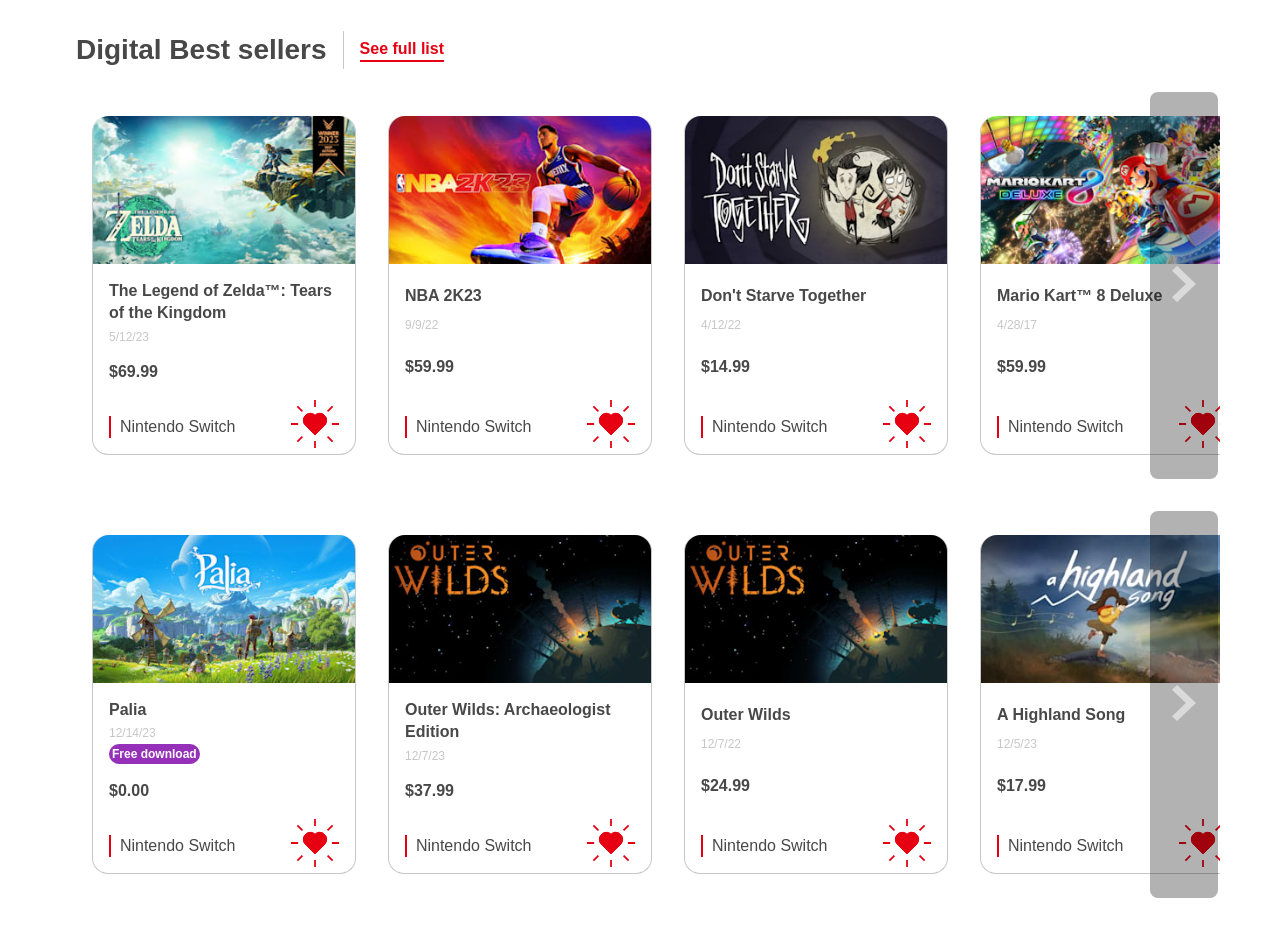
==== commit 3ad5f5c2: "Reorganizacion" ====
--- a/index.html
+++ b/index.html
@@ -4,7 +4,6 @@
   <meta charset="UTF-8">
   <meta name="viewport" content="width=device-width, initial-scale=1.0">
   <link rel="stylesheet" href="style.css">
-  <title>Document</title>
 </head>
 <body>
   <section class="digitalHeader">
@@ -66,11 +65,11 @@
   <div class="contenedorDigital">
     <section class="digitalNewReleases">
       <section class="juegoDigital" id="juegoDigital1">
-        <img src="img/fb30eab428df3fc993b41c76e20f72e4d76d49734d17d31996b5ab61c414b117.jpg" alt="" class="juegoImagen">
+        <img src="img/0298368b8b5abd828798627a185c27152fbee3c7ce2b1cb6c260dacb8be9081c.jpg" alt="" class="juegoImagen">
         <h3 class="tituloJuegoDigital">Palia</h3>
         <p class="fechaJuegoDigital">12/14/23</p>
         <div class="precioYDisponibilidad">
-          <p style="background-color:rgb(149, 49, 185) ; color: white;">Free download</p>
+          <span class="etiquetaJuego">Free download</span>
           <p class="precioJuegoDigital">$0.00</p>
         </div>
         <div class="finalJuegoDigital">
@@ -79,30 +78,30 @@
         </div>
       </section>
       <section class="juegoDigital">
-        <img src="img/e9246c890e982deb9a4cf6eae66d30f9160c3df7e3506b6efaf30dc842357153.jpg" alt="" class="juegoImagen">
-        <h3 class="tituloJuegoDigital">NBA 2K23</h3>
-        <p class="fechaJuegoDigital">9/9/22</p>
-        <p class="precioJuegoDigital">$59.99</p>
+        <img src="img/f82902db3c1f0b19b1e00c324aba9509c0f9ebec784bcd249e21cffc39151a4e.jpg" alt="" class="juegoImagen">
+        <h3 class="tituloJuegoDigital">Outer Wilds: Archaeologist Edition</h3>
+        <p class="fechaJuegoDigital">12/7/23</p>
+        <p class="precioJuegoDigital">$37.99</p>
         <div class="finalJuegoDigital">
           <p class="plataformaJuegoDigital">Nintendo Switch</p>
           <svg class="svgCorazonDigital" viewBox="0 0 54 54" fill="currentColor" stroke="currentColor" width="24" role="presentation" alt="" data-testid="heartspark" color="currentColor" size="24"><g class="hearts"><path class="heart heart-outline" d="M27 38.9c-.4 0-.6-.1-.8-.4L16.7 29c-1.8-1.8-2.7-3.8-2.7-6 0-4.4 3.5-8 7.9-8 1.9 0 3.7.8 5.1 2.3 1.4-1.4 3.2-2.3 5.1-2.3 4.4 0 7.9 3.6 7.9 8 0 2.6-1.5 4.6-2.7 6.1l-9.5 9.4c-.2.3-.6.4-.8.4zm-5.1-21.4c-3.1 0-5.6 2.5-5.6 5.6 0 1.9 1.1 3.3 2 4.3l8.6 8.7 8.5-8.6c1.4-1.5 2.1-3 2.1-4.4 0-3.1-2.5-5.6-5.6-5.6-1.5 0-3 1-4.1 2.5-.5.6-1.4.6-1.9 0-1-1.6-2.4-2.5-4-2.5z"></path><path class="heart heart-filled" d="M32.1 15.1c-1.9 0-3.7.8-5.1 2.3-1.4-1.4-3.2-2.3-5.1-2.3-4.4 0-7.9 3.6-7.9 8 0 2.1.9 4.2 2.7 6l9.5 9.5c.2.2.5.4.8.4.2 0 .6-.1.8-.4l9.5-9.4c1.2-1.4 2.7-3.5 2.7-6.1 0-4.4-3.5-8-7.9-8z"></path></g><g class="sparks"><path class="spark" d="M27 8V0M27 46v8" stroke-width="2"></path><path class="spark" d="M41.171 12.828l5.657-5.657M12.829 12.828L7.171 7.172" stroke-width="1.99998"></path><path class="spark" d="M46 27h8M8 27H0" stroke-width="2"></path><path class="spark" d="M41.172 41.172l5.657 5.656M12.829 41.171l-5.657 5.657" stroke-width="1.99998"></path></g></svg>
         </div>
       </section>
       <section class="juegoDigital">
-        <img src="img/081425533fd5a75ad96eb4333f260edf690b91110402ac801e07fd332035da8e.jpg" alt="" class="juegoImagen">
-        <h3 class="tituloJuegoDigital">Don't Starve Together</h3>
-        <p class="fechaJuegoDigital">4/12/22</p>
-        <p class="precioJuegoDigital">$14.99</p>
+        <img src="img/f82902db3c1f0b19b1e00c324aba9509c0f9ebec784bcd249e21cffc39151a4e.jpg" alt="" class="juegoImagen">
+        <h3 class="tituloJuegoDigital">Outer Wilds</h3>
+        <p class="fechaJuegoDigital">12/7/22</p>
+        <p class="precioJuegoDigital">$24.99</p>
         <div class="finalJuegoDigital">
           <p class="plataformaJuegoDigital">Nintendo Switch</p>
           <svg class="svgCorazonDigital" viewBox="0 0 54 54" fill="currentColor" stroke="currentColor" width="24" role="presentation" alt="" data-testid="heartspark" color="currentColor" size="24"><g class="hearts"><path class="heart heart-outline" d="M27 38.9c-.4 0-.6-.1-.8-.4L16.7 29c-1.8-1.8-2.7-3.8-2.7-6 0-4.4 3.5-8 7.9-8 1.9 0 3.7.8 5.1 2.3 1.4-1.4 3.2-2.3 5.1-2.3 4.4 0 7.9 3.6 7.9 8 0 2.6-1.5 4.6-2.7 6.1l-9.5 9.4c-.2.3-.6.4-.8.4zm-5.1-21.4c-3.1 0-5.6 2.5-5.6 5.6 0 1.9 1.1 3.3 2 4.3l8.6 8.7 8.5-8.6c1.4-1.5 2.1-3 2.1-4.4 0-3.1-2.5-5.6-5.6-5.6-1.5 0-3 1-4.1 2.5-.5.6-1.4.6-1.9 0-1-1.6-2.4-2.5-4-2.5z"></path><path class="heart heart-filled" d="M32.1 15.1c-1.9 0-3.7.8-5.1 2.3-1.4-1.4-3.2-2.3-5.1-2.3-4.4 0-7.9 3.6-7.9 8 0 2.1.9 4.2 2.7 6l9.5 9.5c.2.2.5.4.8.4.2 0 .6-.1.8-.4l9.5-9.4c1.2-1.4 2.7-3.5 2.7-6.1 0-4.4-3.5-8-7.9-8z"></path></g><g class="sparks"><path class="spark" d="M27 8V0M27 46v8" stroke-width="2"></path><path class="spark" d="M41.171 12.828l5.657-5.657M12.829 12.828L7.171 7.172" stroke-width="1.99998"></path><path class="spark" d="M46 27h8M8 27H0" stroke-width="2"></path><path class="spark" d="M41.172 41.172l5.657 5.656M12.829 41.171l-5.657 5.657" stroke-width="1.99998"></path></g></svg>
         </div>
       </section>
       <section class="juegoDigital">
-        <img src="img/de697f487a36d802dd9a5ff0341f717c8486221f2f1219b675af37aca63bc453.jpg" alt="" class="juegoImagen">
-        <h3 class="tituloJuegoDigital">Mario Kart™ 8 Deluxe</h3>
-        <p class="fechaJuegoDigital">4/28/17</p>
-        <p class="precioJuegoDigital">$59.99</p>
+        <img src="img/dc92292bfbec0b054b26ddf759d59fba405b6a94477e2c77c0e7e7c32293bf38.jpg" alt="" class="juegoImagen">
+        <h3 class="tituloJuegoDigital">A Highland Song</h3>
+        <p class="fechaJuegoDigital">12/5/23</p>
+        <p class="precioJuegoDigital">$17.99</p>
         <div class="finalJuegoDigital">
           <p class="plataformaJuegoDigital">Nintendo Switch</p>
           <svg class="svgCorazonDigital" viewBox="0 0 54 54" fill="currentColor" stroke="currentColor" width="24" role="presentation" alt="" data-testid="heartspark" color="currentColor" size="24"><g class="hearts"><path class="heart heart-outline" d="M27 38.9c-.4 0-.6-.1-.8-.4L16.7 29c-1.8-1.8-2.7-3.8-2.7-6 0-4.4 3.5-8 7.9-8 1.9 0 3.7.8 5.1 2.3 1.4-1.4 3.2-2.3 5.1-2.3 4.4 0 7.9 3.6 7.9 8 0 2.6-1.5 4.6-2.7 6.1l-9.5 9.4c-.2.3-.6.4-.8.4zm-5.1-21.4c-3.1 0-5.6 2.5-5.6 5.6 0 1.9 1.1 3.3 2 4.3l8.6 8.7 8.5-8.6c1.4-1.5 2.1-3 2.1-4.4 0-3.1-2.5-5.6-5.6-5.6-1.5 0-3 1-4.1 2.5-.5.6-1.4.6-1.9 0-1-1.6-2.4-2.5-4-2.5z"></path><path class="heart heart-filled" d="M32.1 15.1c-1.9 0-3.7.8-5.1 2.3-1.4-1.4-3.2-2.3-5.1-2.3-4.4 0-7.9 3.6-7.9 8 0 2.1.9 4.2 2.7 6l9.5 9.5c.2.2.5.4.8.4.2 0 .6-.1.8-.4l9.5-9.4c1.2-1.4 2.7-3.5 2.7-6.1 0-4.4-3.5-8-7.9-8z"></path></g><g class="sparks"><path class="spark" d="M27 8V0M27 46v8" stroke-width="2"></path><path class="spark" d="M41.171 12.828l5.657-5.657M12.829 12.828L7.171 7.172" stroke-width="1.99998"></path><path class="spark" d="M46 27h8M8 27H0" stroke-width="2"></path><path class="spark" d="M41.172 41.172l5.657 5.656M12.829 41.171l-5.657 5.657" stroke-width="1.99998"></path></g></svg>
--- a/style.css
+++ b/style.css
@@ -14,9 +14,7 @@
     color: rgb(72, 72, 72);
     -webkit-font-smoothing: antialiased;
 }
-*,::after,::before{
-    box-sizing: border-box;
-}
+
 .digitalHeader{
     width: 100vw;
     display: flex;
@@ -39,11 +37,13 @@
 }
 .digitalHeader , .contenedorDigital{
     width: 96%;
+    overflow: hidden;
     max-width: 71.5rem;
     margin-left: auto;
     margin-right: auto;
 }
 .digitalNewReleases{
+    width: 120%;
     margin-bottom: 32px;
     display: flex;
     overflow: hidden;
@@ -122,10 +122,19 @@
     cursor: pointer;
     padding: 16px;
     border: 0;
-    right: 68px;
+    right: 110px;
     background: rgba(0, 0, 0, 0.3);
     color: rgb(218, 218, 218);
     border-radius:var(--radio-borde-pequeño) ;
+}
+.etiquetaJuego{
+    font-weight: 700;
+    background-color:rgb(149, 49, 185) ;
+    color: white;
+    margin-left: 16px;
+    border-radius: var(--radio-borde);
+    font-size: 0.75rem;
+    padding: 3px;
 }
 
 
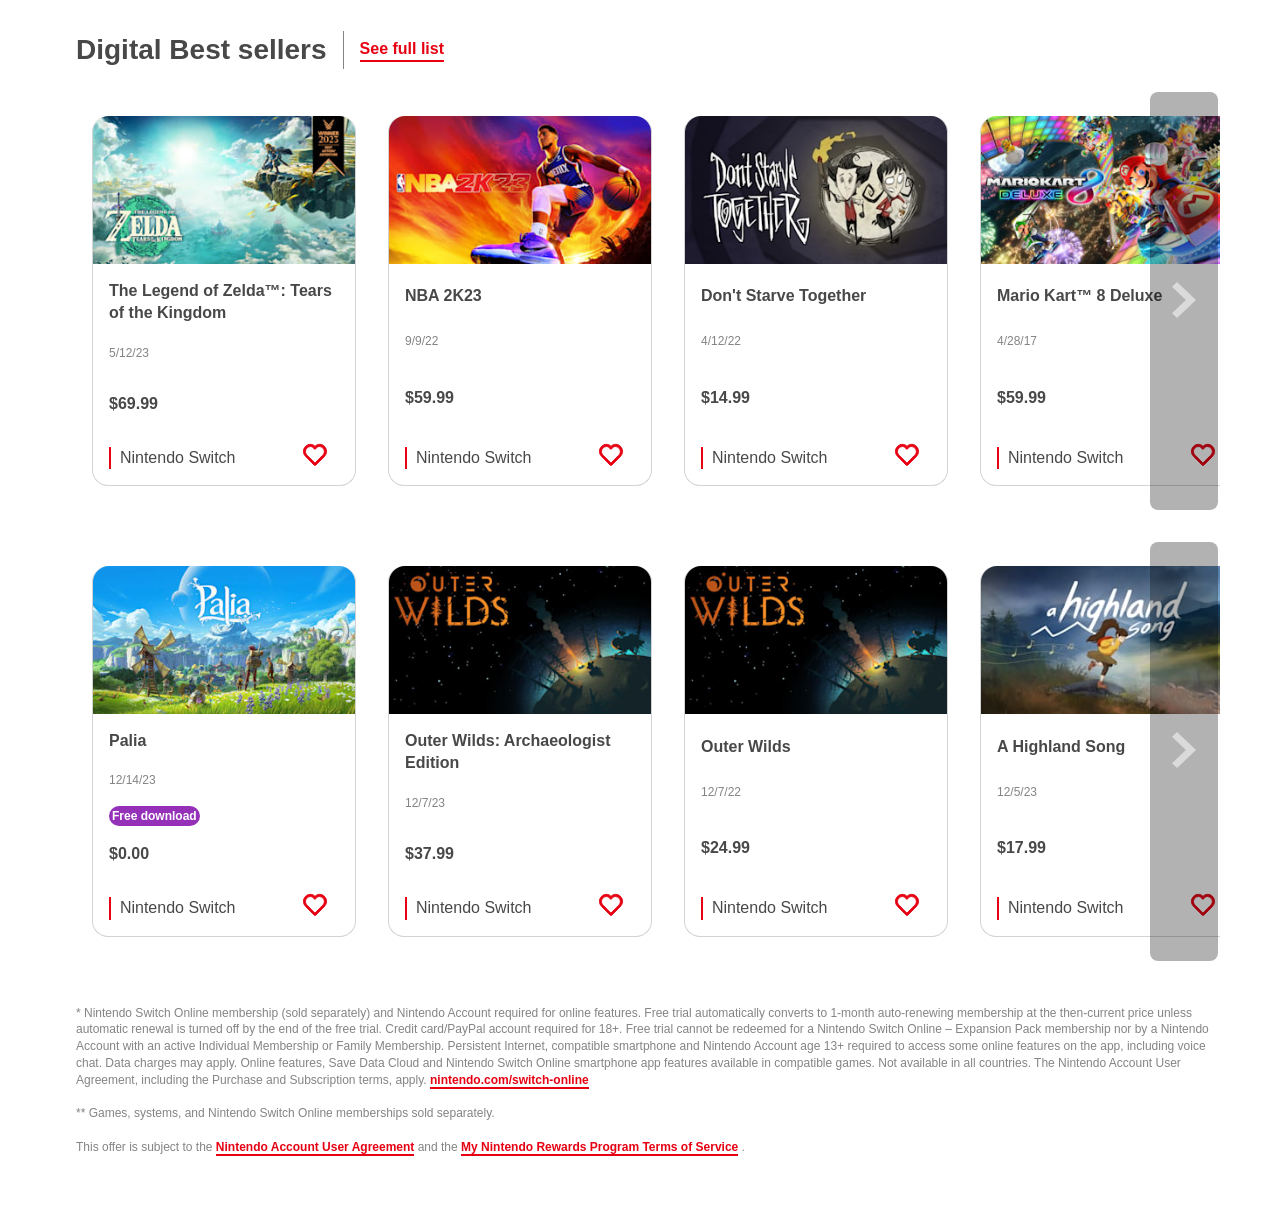
==== commit 8873b8ef: "Parcialmente Terminado" ====
--- a/index.html
+++ b/index.html
@@ -69,7 +69,7 @@
         <h3 class="tituloJuegoDigital">Palia</h3>
         <p class="fechaJuegoDigital">12/14/23</p>
         <div class="precioYDisponibilidad">
-          <span class="etiquetaJuego">Free download</span>
+          <span class="etiquetaJuego" >Free download</span>
           <p class="precioJuegoDigital">$0.00</p>
         </div>
         <div class="finalJuegoDigital">
@@ -104,7 +104,30 @@
         <p class="precioJuegoDigital">$17.99</p>
         <div class="finalJuegoDigital">
           <p class="plataformaJuegoDigital">Nintendo Switch</p>
-          <svg class="svgCorazonDigital" viewBox="0 0 54 54" fill="currentColor" stroke="currentColor" width="24" role="presentation" alt="" data-testid="heartspark" color="currentColor" size="24"><g class="hearts"><path class="heart heart-outline" d="M27 38.9c-.4 0-.6-.1-.8-.4L16.7 29c-1.8-1.8-2.7-3.8-2.7-6 0-4.4 3.5-8 7.9-8 1.9 0 3.7.8 5.1 2.3 1.4-1.4 3.2-2.3 5.1-2.3 4.4 0 7.9 3.6 7.9 8 0 2.6-1.5 4.6-2.7 6.1l-9.5 9.4c-.2.3-.6.4-.8.4zm-5.1-21.4c-3.1 0-5.6 2.5-5.6 5.6 0 1.9 1.1 3.3 2 4.3l8.6 8.7 8.5-8.6c1.4-1.5 2.1-3 2.1-4.4 0-3.1-2.5-5.6-5.6-5.6-1.5 0-3 1-4.1 2.5-.5.6-1.4.6-1.9 0-1-1.6-2.4-2.5-4-2.5z"></path><path class="heart heart-filled" d="M32.1 15.1c-1.9 0-3.7.8-5.1 2.3-1.4-1.4-3.2-2.3-5.1-2.3-4.4 0-7.9 3.6-7.9 8 0 2.1.9 4.2 2.7 6l9.5 9.5c.2.2.5.4.8.4.2 0 .6-.1.8-.4l9.5-9.4c1.2-1.4 2.7-3.5 2.7-6.1 0-4.4-3.5-8-7.9-8z"></path></g><g class="sparks"><path class="spark" d="M27 8V0M27 46v8" stroke-width="2"></path><path class="spark" d="M41.171 12.828l5.657-5.657M12.829 12.828L7.171 7.172" stroke-width="1.99998"></path><path class="spark" d="M46 27h8M8 27H0" stroke-width="2"></path><path class="spark" d="M41.172 41.172l5.657 5.656M12.829 41.171l-5.657 5.657" stroke-width="1.99998"></path></g></svg>
+          <svg class="svgCorazonDigital" viewBox="0 0 54 54" fill="currentColor" stroke="currentColor" width="24" role="presentation" alt="" data-testid="heartspark" color="currentColor" size="24">
+            <g class="hearts">
+              <path class="heart heart-outline" d="M27 38.9c-.4 0-.6-.1-.8-.4L16.7 29c-1.8-1.8-2.7-3.8-2.7-6 0-4.4 3.5-8 7.9-8 1.9 0 3.7.8 5.1 2.3 1.4-1.4 3.2-2.3 5.1-2.3 4.4 0 7.9 3.6 7.9 8 0 2.6-1.5 4.6-2.7 6.1l-9.5 9.4c-.2.3-.6.4-.8.4zm-5.1-21.4c-3.1 0-5.6 2.5-5.6 5.6 0 1.9 1.1 3.3 2 4.3l8.6 8.7 8.5-8.6c1.4-1.5 2.1-3 2.1-4.4 0-3.1-2.5-5.6-5.6-5.6-1.5 0-3 1-4.1 2.5-.5.6-1.4.6-1.9 0-1-1.6-2.4-2.5-4-2.5z">
+
+              </path>
+              <path class="heart heart-filled" d="M32.1 15.1c-1.9 0-3.7.8-5.1 2.3-1.4-1.4-3.2-2.3-5.1-2.3-4.4 0-7.9 3.6-7.9 8 0 2.1.9 4.2 2.7 6l9.5 9.5c.2.2.5.4.8.4.2 0 .6-.1.8-.4l9.5-9.4c1.2-1.4 2.7-3.5 2.7-6.1 0-4.4-3.5-8-7.9-8z">
+
+              </path>
+            </g>
+            <g class="sparks">
+              <path class="spark" d="M27 8V0M27 46v8" stroke-width="2">
+
+              </path>
+              <path class="spark" d="M41.171 12.828l5.657-5.657M12.829 12.828L7.171 7.172" stroke-width="1.99998">
+
+              </path>
+              <path class="spark" d="M46 27h8M8 27H0" stroke-width="2">
+
+              </path>
+              <path class="spark" d="M41.172 41.172l5.657 5.656M12.829 41.171l-5.657 5.657" stroke-width="1.99998">
+
+              </path>
+            </g>
+          </svg>
         </div>
       </section>
       <div class="botonEncima">
@@ -117,6 +140,18 @@
       </div>
     </section>
   </div>
+  <section class="footerDigitalJuegos">
+    <p class="textoFooterDigitalJuegos">
+      * Nintendo Switch Online membership (sold separately) and Nintendo Account required for online features. Free trial automatically converts to 1-month auto-renewing membership at the then-current price unless automatic renewal is turned off by the end of the free trial. Credit card/PayPal account required for 18+. Free trial cannot be redeemed for a Nintendo Switch Online – Expansion Pack membership nor by a Nintendo Account with an active Individual Membership or Family Membership. Persistent Internet, compatible smartphone and Nintendo Account age 13+ required to access some online features on the app, including voice chat. Data charges may apply. Online features, Save Data Cloud and Nintendo Switch Online smartphone app features available in compatible games. Not available in all countries. The Nintendo Account User Agreement, including the Purchase and Subscription terms, apply. <a class="enlaceEnFooterDigitalJuegos" href="">nintendo.com/switch-online</a><br><br>
+
+        
+        ** Games, systems, and Nintendo Switch Online memberships sold separately.
+        <br>
+        <br>
+
+      This offer is subject to the <a class="enlaceEnFooterDigitalJuegos" href="">Nintendo Account User Agreement</a> and the <a class="enlaceEnFooterDigitalJuegos" href="">My Nintendo Rewards Program Terms of Service</a> .
+    </p>
+  </section>
 
   
 </body>
--- a/style.css
+++ b/style.css
@@ -3,7 +3,8 @@
     --radio-borde:0.75rem;
     --radio-borde-pequeño:0.5rem;
     --color-rojo:rgb(230, 0, 18);
-    --color-gris-claro:rgb(200, 198, 198);
+    --color-rojo-oscuro:#ac000d;
+    --color-gris-claro:rgb(132, 132, 132);
     --color-letra: rgb(72, 72, 72) ;
 }
 body{
@@ -34,8 +35,13 @@
     margin-left: 16px;
     font-weight: bolder;
     border-bottom: 2px solid var(--color-rojo);
-}
-.digitalHeader , .contenedorDigital{
+    transition: 0.3s;
+}
+.seefullList:hover{
+    color: var(--color-rojo-oscuro);
+    border-bottom: 2px solid var(--color-rojo-oscuro);
+}
+.digitalHeader , .contenedorDigital, .footerDigitalJuegos{
     width: 96%;
     overflow: hidden;
     max-width: 71.5rem;
@@ -51,7 +57,6 @@
 }
 .juegoDigital{
     display: flex;
-    flex-wrap: nowrap;
     flex-direction: column;
     justify-content: space-between;
     cursor: pointer;
@@ -59,9 +64,9 @@
     max-width: 268px;
     margin: 1.5rem 1rem;
     border-radius:var(--radio-borde);
-    border-bottom: 1px solid var(--color-gris-claro) ;
-    border-right: 1px solid var(--color-gris-claro);
-    border-left: 1px solid var(--color-gris-claro);
+    border-bottom: 1px solid lightgray ;
+    border-right: 1px solid lightgray;
+    border-left: 1px solid lightgray;
 
 }
 .juegoImagen{
@@ -87,6 +92,8 @@
 }
 
 .fechaJuegoDigital{
+    padding-top: 16px;
+    height: 2rem;
     color:var(--color-gris-claro) ;
     padding-left: 16px;
     font-size: 0.75rem;
@@ -126,6 +133,14 @@
     background: rgba(0, 0, 0, 0.3);
     color: rgb(218, 218, 218);
     border-radius:var(--radio-borde-pequeño) ;
+    transition: transform 0.3s;
+}
+.botonDerecho:hover{
+    background: rgba(0, 0, 0, 0.6);
+}
+.botonDerecho:hover svg{
+    color: white;
+    transform: scale(1.15);
 }
 .etiquetaJuego{
     font-weight: 700;
@@ -137,6 +152,60 @@
     padding: 3px;
 }
 
+.sparks{
+    opacity: 0;
+    transition-timing-function: ease;
+}
+
+.heart-filled{
+    opacity: 0;
+}
+
+.svgCorazonDigital:hover .sparks{
+    animation: sparksAnimation 1s;
+    color: var(--color-rojo-oscuro);
+    
+    
+}
+.svgCorazonDigital:hover .heart-outline{
+    color: var(--color-rojo-oscuro);
+}
+@keyframes sparksAnimation {
+    from{
+        opacity: 0;
+    }
+    75%{
+        opacity: 1;
+        stroke-dasharray: 8;
+        stroke-dashoffset: 24;  
+    }
+    to{
+        opacity: 1;
+        
+    }
+}
+.footerDigitalJuegos{
+    margin-bottom: 64px;
+}
+
+.textoFooterDigitalJuegos{
+    font-size: 0.75rem;
+    color: var(--color-gris-claro);
+    font-weight: 300;
+}
+.enlaceEnFooterDigitalJuegos{
+    text-decoration: none;
+    color: var(--color-rojo);
+    font-weight: 700;
+    border-bottom: 2px solid var(--color-rojo);
+    transition:0.3s;
+    
+}
+.enlaceEnFooterDigitalJuegos:hover{
+    color: var(--color-rojo-oscuro);
+    border-bottom: 2px solid var(--color-rojo-oscuro);
+}
+
 
 @media(min-width:768px){
     
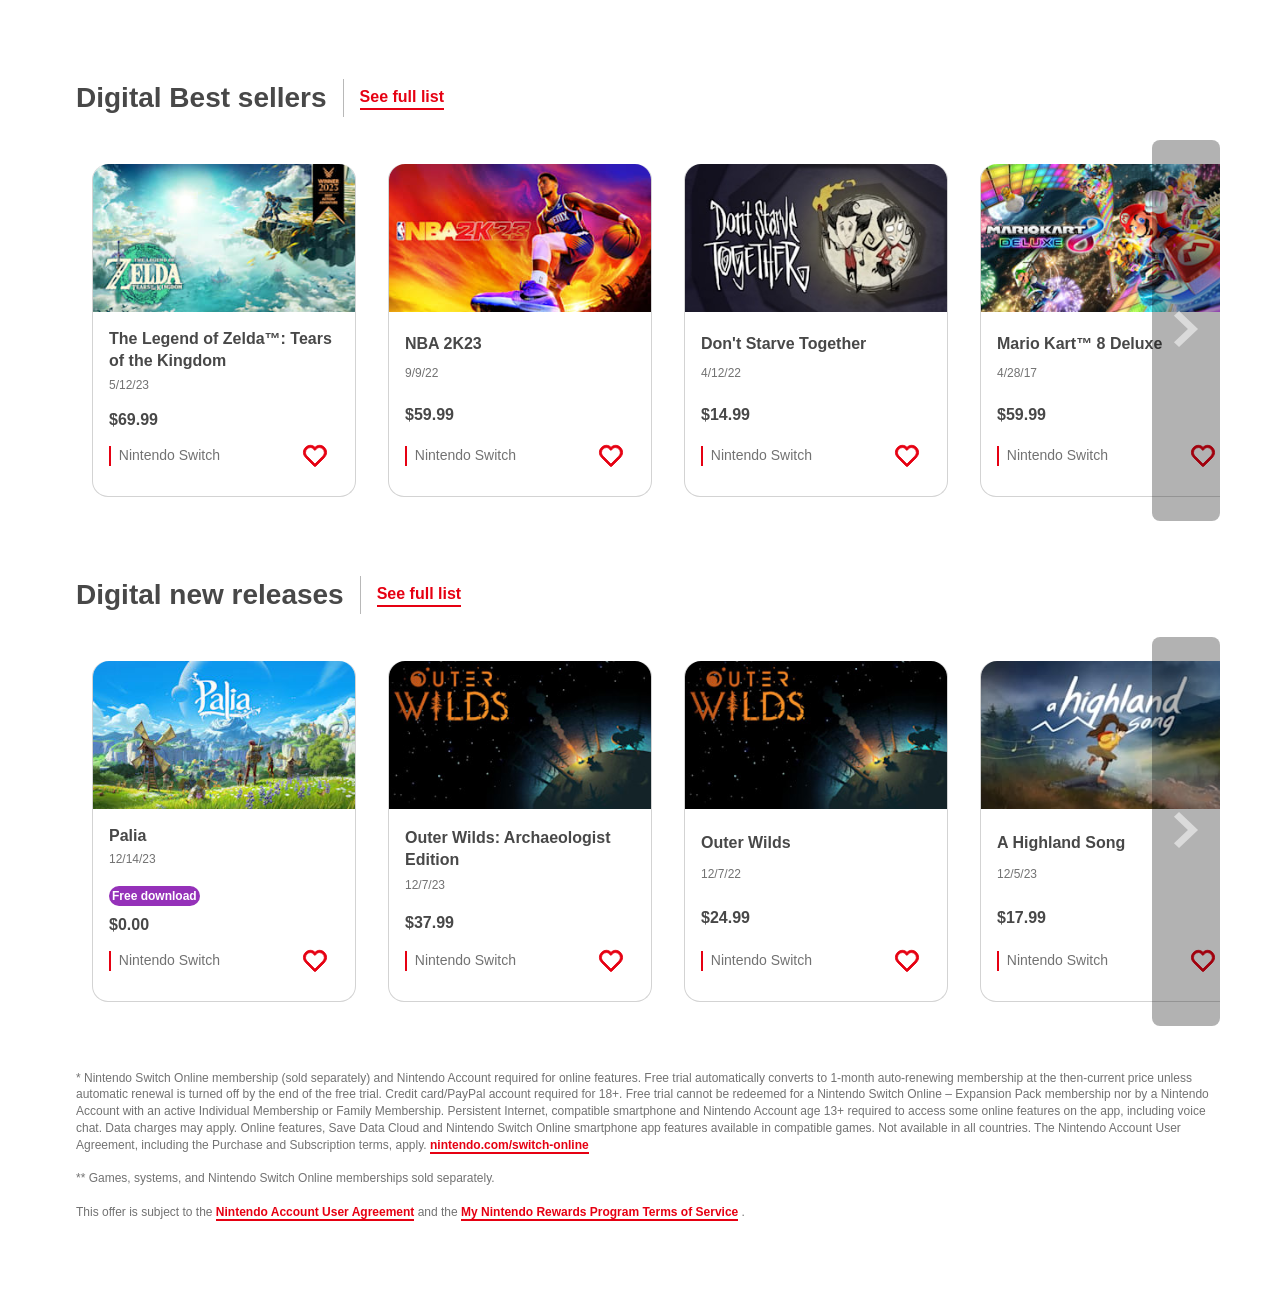
==== commit 0f250500: "Corrigiendo errores pequeños" ====
--- a/index.html
+++ b/index.html
@@ -62,6 +62,10 @@
       </div>
     </section>
   </div>
+  <section class="digitalHeader" id="dnr">
+    <h1 class="dbs">Digital new releases</h1>
+    <a href="" class="seefullList">See full list</a>
+  </section>
   <div class="contenedorDigital">
     <section class="digitalNewReleases">
       <section class="juegoDigital" id="juegoDigital1">
@@ -69,7 +73,8 @@
         <h3 class="tituloJuegoDigital">Palia</h3>
         <p class="fechaJuegoDigital">12/14/23</p>
         <div class="precioYDisponibilidad">
-          <span class="etiquetaJuego" >Free download</span>
+          <p class="contenedorEtiquetaJuego"><span class="etiquetaJuego" >Free download</span></p>
+          
           <p class="precioJuegoDigital">$0.00</p>
         </div>
         <div class="finalJuegoDigital">
--- a/style.css
+++ b/style.css
@@ -4,7 +4,7 @@
     --radio-borde-pequeño:0.5rem;
     --color-rojo:rgb(230, 0, 18);
     --color-rojo-oscuro:#ac000d;
-    --color-gris-claro:rgb(132, 132, 132);
+    --color-gris-claro:rgb(114, 114, 114);
     --color-letra: rgb(72, 72, 72) ;
 }
 body{
@@ -19,14 +19,19 @@
 .digitalHeader{
     width: 100vw;
     display: flex;
+    padding-top: 48px;
     flex-direction: row;
 }
 .dbs{
     font-weight: 700;
     line-height: 1.35;
-    font-size: 1.3125rem;
+    font-size: 1.75rem;
+    padding: 0px;
     padding-right:16px;
-    border-right: 1px solid var(--color-gris-claro);
+    border-right: 1px rgba(114, 114, 114, 0.5) solid;
+}
+#dnr{
+    padding-top: 0px;
 }
 .seefullList{
     text-decoration: none;
@@ -48,9 +53,11 @@
     margin-left: auto;
     margin-right: auto;
 }
+.contenedorDigital{
+    margin-bottom: 2rem;
+}
 .digitalNewReleases{
     width: 120%;
-    margin-bottom: 32px;
     display: flex;
     overflow: hidden;
     
@@ -60,8 +67,8 @@
     flex-direction: column;
     justify-content: space-between;
     cursor: pointer;
+    max-width: 16.375rem;
     min-width: 208px;
-    max-width: 268px;
     margin: 1.5rem 1rem;
     border-radius:var(--radio-borde);
     border-bottom: 1px solid lightgray ;
@@ -83,7 +90,7 @@
     margin: 0;
     font-size: 0.875rem;
     padding-top: 16px;
-    padding-left: 16px;
+    padding-left: 1rem;
     padding-right: 16px;
     transition: 0.3s;
 }
@@ -92,18 +99,27 @@
 }
 
 .fechaJuegoDigital{
-    padding-top: 16px;
-    height: 2rem;
     color:var(--color-gris-claro) ;
-    padding-left: 16px;
-    font-size: 0.75rem;
+    padding-left: 1rem;
+    font-size: 0.625rem;
     margin: 0;
-    margin-top: 0.25rem;
+    margin-bottom: 1rem;
     
 }
 .precioJuegoDigital{
-    padding-left: 16px;
+    padding-left: 1rem;
     font-weight: bolder;
+    margin: 0px;
+    font-size: 1rem;
+}
+.precioYDisponibilidad{
+    display: flex;
+    flex-direction: column;
+    flex-wrap: nowrap;
+}
+.contenedorEtiquetaJuego{
+    margin: 0;
+    margin-bottom: 4px;
 }
 
 .finalJuegoDigital{
@@ -111,10 +127,14 @@
     display: flex;
     flex-direction: row;
     justify-content: space-between;
+    margin-bottom: 1rem;
 }
 .plataformaJuegoDigital{
     margin-left: 16px;
     padding-left: 1ch;
+    color: var(--color-gris-claro);
+    font-size: 0.625rem;
+    font-weight: 300;
     border-left: 2px solid var(--color-rojo);
 }
 .svgCorazonDigital{
@@ -129,7 +149,7 @@
     cursor: pointer;
     padding: 16px;
     border: 0;
-    right: 110px;
+    right: 108px;
     background: rgba(0, 0, 0, 0.3);
     color: rgb(218, 218, 218);
     border-radius:var(--radio-borde-pequeño) ;
@@ -207,34 +227,97 @@
 }
 
 
-@media(min-width:768px){
-    
-}
+
 @media(min-width:1025px){
     :root{
         --radio-borde:1rem;
     }
 }
+@media(max-width:1025px){
+    
+}
+@media(max-width:1210px){
+    .botonDerecho{
+        position: absolute;
+        height: 420px;
+        right: 12px;
+    }
+}
+@media(max-width:768px){
+    .digitalHeader{
+        padding-top: 2rem;
+        padding-bottom: 2rem;
+        scroll-margin-top: 120px;
+    }
+    .digitalHeader , .contenedorDigital, .footerDigitalJuegos{
+        max-width: 71.5rem;
+        margin-left: 1rem;
+        margin-right: 1rem;
+    }
+    
+    
+}
+@media(max-width:854px){
+    .botonDerecho{
+        position: absolute;
+        height: 420px;
+        right: 5px;
+    }
+}
+@media(max-width:429px){
+    .botonDerecho{
+        position: absolute;
+        height: 420px;
+        right: 0px;
+    }
+    .digitalHeader{
+        display: block;
+    }
+    .dbs{
+        margin-left: 16px;
+        font-size: 1.3125rem;
+    }
+}
 @media (min-width:429px){
-   .tituloJuegoDigital{
-        font-size: 1rem;
-        margin: 0px;
-        text-align: initial;
-        padding-right: 1rem;
-   }
-   .juegoDigital{
-        max-width: 16.375rem;
-        width: calc((100% - 1rem) / 3.5);
-   }
-   .dbs{
-        text-align: initial;
-        font-size: 1.75rem;
-   }
-   .seefullList{
-        text-align: initial;
-   }
-
-}
+    .tituloJuegoDigital{
+         font-size: 1rem;
+         margin: 0px;
+         text-align: initial;
+         padding-right: 1rem;
+    }
+    .juegoDigital{
+     width: calc((100% ) / 1.5) ;
+    }
+    .fechaJuegoDigital{
+        margin-top: 0.25rem;
+        font-size: 0.75rem;
+    }
+    .plataformaJuegoDigital{
+        font-size: 0.875rem;
+    }
+    .etiquetaJuego{
+        margin-bottom: 16px;
+    }
+    .contenedorEtiquetaJuego{
+        margin-bottom: 8px;
+    }
+    
+ 
+ }
+@media (min-width: 768px){
+    .juegoDigital{
+        width: calc((100% ) / 2.5);
+    }
+    
+}
+@media (min-width: 1025px){
+    .juegoDigital{
+        width: calc((100% ) / 3.5);
+    }
+    
+}
+
+
 @supports (aspect-ratio:16/9){
 
 }
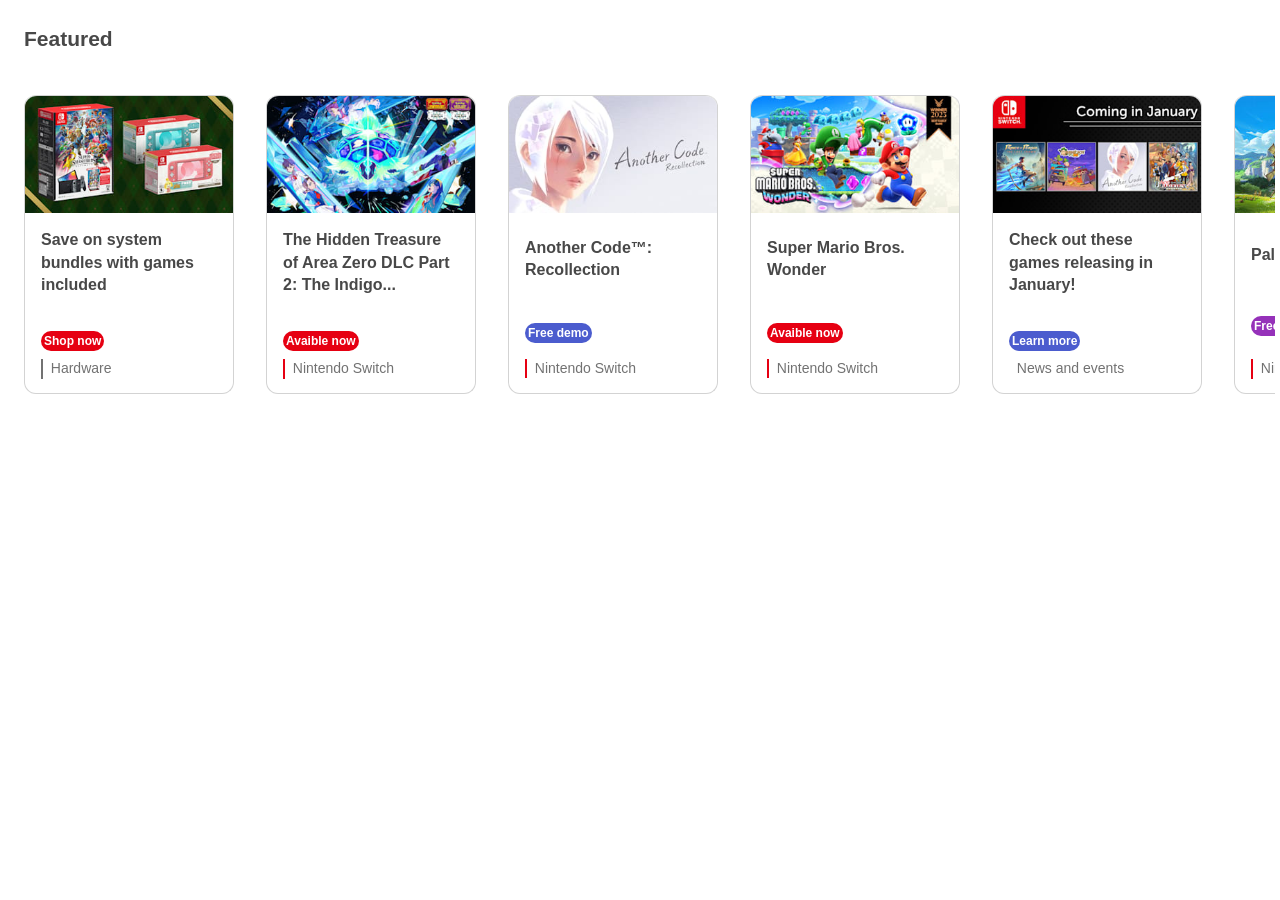
==== commit 9fe9f871: "Creacion de Featured" ====
--- a/index.html
+++ b/index.html
@@ -1,163 +1,58 @@
 <!DOCTYPE html>
 <html lang="en">
 <head>
-  <meta charset="UTF-8">
-  <meta name="viewport" content="width=device-width, initial-scale=1.0">
-  <link rel="stylesheet" href="style.css">
+    <meta charset="UTF-8">
+    <meta name="viewport" content="width=device-width, initial-scale=1.0">
+    <link rel="stylesheet" href="style.css">
 </head>
 <body>
-  <section class="digitalHeader">
-    <h1 class="dbs">Digital Best sellers</h1>
-    <a href="" class="seefullList">See full list</a>
-  </section>
-  <div class="contenedorDigital">
-    <section class="digitalNewReleases">
-      <section class="juegoDigital" id="juegoDigital1">
-        <img src="img/fb30eab428df3fc993b41c76e20f72e4d76d49734d17d31996b5ab61c414b117.jpg" alt="" class="juegoImagen">
-        <h3 class="tituloJuegoDigital">The Legend of Zelda™: Tears of the Kingdom</h3>
-        <p class="fechaJuegoDigital">5/12/23</p>
-        <p class="precioJuegoDigital">$69.99</p>
-        <div class="finalJuegoDigital">
-          <p class="plataformaJuegoDigital">Nintendo Switch</p>
-          <svg class="svgCorazonDigital" viewBox="0 0 54 54" fill="currentColor" stroke="currentColor" width="24" role="presentation" alt="" data-testid="heartspark" color="currentColor" size="24"><g class="hearts"><path class="heart heart-outline" d="M27 38.9c-.4 0-.6-.1-.8-.4L16.7 29c-1.8-1.8-2.7-3.8-2.7-6 0-4.4 3.5-8 7.9-8 1.9 0 3.7.8 5.1 2.3 1.4-1.4 3.2-2.3 5.1-2.3 4.4 0 7.9 3.6 7.9 8 0 2.6-1.5 4.6-2.7 6.1l-9.5 9.4c-.2.3-.6.4-.8.4zm-5.1-21.4c-3.1 0-5.6 2.5-5.6 5.6 0 1.9 1.1 3.3 2 4.3l8.6 8.7 8.5-8.6c1.4-1.5 2.1-3 2.1-4.4 0-3.1-2.5-5.6-5.6-5.6-1.5 0-3 1-4.1 2.5-.5.6-1.4.6-1.9 0-1-1.6-2.4-2.5-4-2.5z"></path><path class="heart heart-filled" d="M32.1 15.1c-1.9 0-3.7.8-5.1 2.3-1.4-1.4-3.2-2.3-5.1-2.3-4.4 0-7.9 3.6-7.9 8 0 2.1.9 4.2 2.7 6l9.5 9.5c.2.2.5.4.8.4.2 0 .6-.1.8-.4l9.5-9.4c1.2-1.4 2.7-3.5 2.7-6.1 0-4.4-3.5-8-7.9-8z"></path></g><g class="sparks"><path class="spark" d="M27 8V0M27 46v8" stroke-width="2"></path><path class="spark" d="M41.171 12.828l5.657-5.657M12.829 12.828L7.171 7.172" stroke-width="1.99998"></path><path class="spark" d="M46 27h8M8 27H0" stroke-width="2"></path><path class="spark" d="M41.172 41.172l5.657 5.656M12.829 41.171l-5.657 5.657" stroke-width="1.99998"></path></g></svg>
-        </div>
-      </section>
-      <section class="juegoDigital">
-        <img src="img/e9246c890e982deb9a4cf6eae66d30f9160c3df7e3506b6efaf30dc842357153.jpg" alt="" class="juegoImagen">
-        <h3 class="tituloJuegoDigital">NBA 2K23</h3>
-        <p class="fechaJuegoDigital">9/9/22</p>
-        <p class="precioJuegoDigital">$59.99</p>
-        <div class="finalJuegoDigital">
-          <p class="plataformaJuegoDigital">Nintendo Switch</p>
-          <svg class="svgCorazonDigital" viewBox="0 0 54 54" fill="currentColor" stroke="currentColor" width="24" role="presentation" alt="" data-testid="heartspark" color="currentColor" size="24"><g class="hearts"><path class="heart heart-outline" d="M27 38.9c-.4 0-.6-.1-.8-.4L16.7 29c-1.8-1.8-2.7-3.8-2.7-6 0-4.4 3.5-8 7.9-8 1.9 0 3.7.8 5.1 2.3 1.4-1.4 3.2-2.3 5.1-2.3 4.4 0 7.9 3.6 7.9 8 0 2.6-1.5 4.6-2.7 6.1l-9.5 9.4c-.2.3-.6.4-.8.4zm-5.1-21.4c-3.1 0-5.6 2.5-5.6 5.6 0 1.9 1.1 3.3 2 4.3l8.6 8.7 8.5-8.6c1.4-1.5 2.1-3 2.1-4.4 0-3.1-2.5-5.6-5.6-5.6-1.5 0-3 1-4.1 2.5-.5.6-1.4.6-1.9 0-1-1.6-2.4-2.5-4-2.5z"></path><path class="heart heart-filled" d="M32.1 15.1c-1.9 0-3.7.8-5.1 2.3-1.4-1.4-3.2-2.3-5.1-2.3-4.4 0-7.9 3.6-7.9 8 0 2.1.9 4.2 2.7 6l9.5 9.5c.2.2.5.4.8.4.2 0 .6-.1.8-.4l9.5-9.4c1.2-1.4 2.7-3.5 2.7-6.1 0-4.4-3.5-8-7.9-8z"></path></g><g class="sparks"><path class="spark" d="M27 8V0M27 46v8" stroke-width="2"></path><path class="spark" d="M41.171 12.828l5.657-5.657M12.829 12.828L7.171 7.172" stroke-width="1.99998"></path><path class="spark" d="M46 27h8M8 27H0" stroke-width="2"></path><path class="spark" d="M41.172 41.172l5.657 5.656M12.829 41.171l-5.657 5.657" stroke-width="1.99998"></path></g></svg>
-        </div>
-      </section>
-      <section class="juegoDigital">
-        <img src="img/081425533fd5a75ad96eb4333f260edf690b91110402ac801e07fd332035da8e.jpg" alt="" class="juegoImagen">
-        <h3 class="tituloJuegoDigital">Don't Starve Together</h3>
-        <p class="fechaJuegoDigital">4/12/22</p>
-        <p class="precioJuegoDigital">$14.99</p>
-        <div class="finalJuegoDigital">
-          <p class="plataformaJuegoDigital">Nintendo Switch</p>
-          <svg class="svgCorazonDigital" viewBox="0 0 54 54" fill="currentColor" stroke="currentColor" width="24" role="presentation" alt="" data-testid="heartspark" color="currentColor" size="24"><g class="hearts"><path class="heart heart-outline" d="M27 38.9c-.4 0-.6-.1-.8-.4L16.7 29c-1.8-1.8-2.7-3.8-2.7-6 0-4.4 3.5-8 7.9-8 1.9 0 3.7.8 5.1 2.3 1.4-1.4 3.2-2.3 5.1-2.3 4.4 0 7.9 3.6 7.9 8 0 2.6-1.5 4.6-2.7 6.1l-9.5 9.4c-.2.3-.6.4-.8.4zm-5.1-21.4c-3.1 0-5.6 2.5-5.6 5.6 0 1.9 1.1 3.3 2 4.3l8.6 8.7 8.5-8.6c1.4-1.5 2.1-3 2.1-4.4 0-3.1-2.5-5.6-5.6-5.6-1.5 0-3 1-4.1 2.5-.5.6-1.4.6-1.9 0-1-1.6-2.4-2.5-4-2.5z"></path><path class="heart heart-filled" d="M32.1 15.1c-1.9 0-3.7.8-5.1 2.3-1.4-1.4-3.2-2.3-5.1-2.3-4.4 0-7.9 3.6-7.9 8 0 2.1.9 4.2 2.7 6l9.5 9.5c.2.2.5.4.8.4.2 0 .6-.1.8-.4l9.5-9.4c1.2-1.4 2.7-3.5 2.7-6.1 0-4.4-3.5-8-7.9-8z"></path></g><g class="sparks"><path class="spark" d="M27 8V0M27 46v8" stroke-width="2"></path><path class="spark" d="M41.171 12.828l5.657-5.657M12.829 12.828L7.171 7.172" stroke-width="1.99998"></path><path class="spark" d="M46 27h8M8 27H0" stroke-width="2"></path><path class="spark" d="M41.172 41.172l5.657 5.656M12.829 41.171l-5.657 5.657" stroke-width="1.99998"></path></g></svg>
-        </div>
-      </section>
-      <section class="juegoDigital">
-        <img src="img/de697f487a36d802dd9a5ff0341f717c8486221f2f1219b675af37aca63bc453.jpg" alt="" class="juegoImagen">
-        <h3 class="tituloJuegoDigital">Mario Kart™ 8 Deluxe</h3>
-        <p class="fechaJuegoDigital">4/28/17</p>
-        <p class="precioJuegoDigital">$59.99</p>
-        <div class="finalJuegoDigital">
-          <p class="plataformaJuegoDigital">Nintendo Switch</p>
-          <svg class="svgCorazonDigital" viewBox="0 0 54 54" fill="currentColor" stroke="currentColor" width="24" role="presentation" alt="" data-testid="heartspark" color="currentColor" size="24"><g class="hearts"><path class="heart heart-outline" d="M27 38.9c-.4 0-.6-.1-.8-.4L16.7 29c-1.8-1.8-2.7-3.8-2.7-6 0-4.4 3.5-8 7.9-8 1.9 0 3.7.8 5.1 2.3 1.4-1.4 3.2-2.3 5.1-2.3 4.4 0 7.9 3.6 7.9 8 0 2.6-1.5 4.6-2.7 6.1l-9.5 9.4c-.2.3-.6.4-.8.4zm-5.1-21.4c-3.1 0-5.6 2.5-5.6 5.6 0 1.9 1.1 3.3 2 4.3l8.6 8.7 8.5-8.6c1.4-1.5 2.1-3 2.1-4.4 0-3.1-2.5-5.6-5.6-5.6-1.5 0-3 1-4.1 2.5-.5.6-1.4.6-1.9 0-1-1.6-2.4-2.5-4-2.5z"></path><path class="heart heart-filled" d="M32.1 15.1c-1.9 0-3.7.8-5.1 2.3-1.4-1.4-3.2-2.3-5.1-2.3-4.4 0-7.9 3.6-7.9 8 0 2.1.9 4.2 2.7 6l9.5 9.5c.2.2.5.4.8.4.2 0 .6-.1.8-.4l9.5-9.4c1.2-1.4 2.7-3.5 2.7-6.1 0-4.4-3.5-8-7.9-8z"></path></g><g class="sparks"><path class="spark" d="M27 8V0M27 46v8" stroke-width="2"></path><path class="spark" d="M41.171 12.828l5.657-5.657M12.829 12.828L7.171 7.172" stroke-width="1.99998"></path><path class="spark" d="M46 27h8M8 27H0" stroke-width="2"></path><path class="spark" d="M41.172 41.172l5.657 5.656M12.829 41.171l-5.657 5.657" stroke-width="1.99998"></path></g></svg>
-        </div>
-      </section>
-      <div class="botonEncima">
-        <button aria-label="Next page" tabindex="0" class="botonDerecho">
-          <svg xmlns="http://www.w3.org/2000/svg" viewBox="0 0 32 32" width="36" role="presentation" alt="" data-testid="ChevronRightIcon" size="36" color="currentColor">
-            <path fill-rule="evenodd" clip-rule="evenodd" fill="currentColor" d="M5.3 4.3L9.8 0l16.9 16L9.8 32l-4.5-4.3L17.7 16z">
-            </path>
-          </svg>
-        </button>
-      </div>
+    <section class="contenedorFeatured">
+        <h2 class="dbs">Featured</h2>
+        <section class="contenedorProducto">
+            <section class="cartaProducto">
+                <img src="img/Ncom_1920x1080_feature_3_bundles.jpg" alt="" class="juegoImagen">
+                <h3 class="tituloFeatured">Save on system bundles with games included</h3>
+                <p class="contenedorEtiqueta"><span class="EtiquetaEstado">Shop now</span></p>
+                <p class="plataformaJuegoDigital" id="hardware">Hardware</p>
+            </section>
+            <section class="cartaProducto">
+                <img src="img/2250x1266_pBeat.jpg" alt="" class="juegoImagen">
+                <h3 class="tituloFeatured">The Hidden Treasure of Area Zero DLC Part 2: The Indigo...</h3>
+                <p class="contenedorEtiqueta"><span class="EtiquetaEstado">Avaible now</span></p>
+                <p class="plataformaJuegoDigital">Nintendo Switch</p>
+            </section>
+            <section class="cartaProducto">
+                <img src="img/Switch_16x9AnotherCodeRecollection_KeyArt.jpg" alt="" class="juegoImagen">
+                <h3 class="tituloFeatured">Another Code™: Recollection</h3>
+                <p class="contenedorEtiqueta"><span class="EtiquetaEstado" id="LearnMore"">Free demo</span></p>
+                <p class="plataformaJuegoDigital" ">Nintendo Switch</p>
+            </section>
+            <section class="cartaProducto">
+                <img src="img/Super_Mario_Bros (1)._Wonder___1920x1080" alt="" class="juegoImagen">
+                <h3 class="tituloFeatured">Super Mario Bros. Wonder</h3>
+                <p class="contenedorEtiqueta"><span class="EtiquetaEstado">Avaible now</span></p>
+                <p class="plataformaJuegoDigital">Nintendo Switch</p>
+            </section>
+            <section class="cartaProducto">
+                <img src="img/2250x1266_comingSoon_Jan2023.jpg" alt="" class="juegoImagen">
+                <h3 class="tituloFeatured">Check out these games releasing in January!</h3>
+                <p class="contenedorEtiqueta"><span class="EtiquetaEstado" id="LearnMore">Learn more</span></p>
+                <p class="plataformaJuegoDigital" id="NewsAndEvents">News and events</p>
+            </section>
+            <section class="cartaProducto">
+                <img src="img/0298368b8b5abd828798627a185c27152fbee3c7ce2b1cb6c260dacb8be9081c.jpg" alt="" class="juegoImagen">
+                <h3 class="tituloFeatured">Palia</h3>
+                <p class="contenedorEtiqueta"><span class="EtiquetaEstado" id="freeDownloadMorado">Free Download</span></p>
+                <p class="plataformaJuegoDigital">Nintendo Switch</p>
+            </section>
+            <section class="cartaProducto">
+                <img src="img/3_SuperMarioRPG.jpg" alt="" class="juegoImagen">
+                <h3 class="tituloFeatured">Super Mario RPG</h3>
+                <p class="contenedorEtiqueta"><span class="EtiquetaEstado">Avaible now</span></p>
+                <p class="plataformaJuegoDigital">Nintendo Switch</p>
+            </section>
+        </section>
     </section>
-  </div>
-  <section class="digitalHeader" id="dnr">
-    <h1 class="dbs">Digital new releases</h1>
-    <a href="" class="seefullList">See full list</a>
-  </section>
-  <div class="contenedorDigital">
-    <section class="digitalNewReleases">
-      <section class="juegoDigital" id="juegoDigital1">
-        <img src="img/0298368b8b5abd828798627a185c27152fbee3c7ce2b1cb6c260dacb8be9081c.jpg" alt="" class="juegoImagen">
-        <h3 class="tituloJuegoDigital">Palia</h3>
-        <p class="fechaJuegoDigital">12/14/23</p>
-        <div class="precioYDisponibilidad">
-          <p class="contenedorEtiquetaJuego"><span class="etiquetaJuego" >Free download</span></p>
-          
-          <p class="precioJuegoDigital">$0.00</p>
-        </div>
-        <div class="finalJuegoDigital">
-          <p class="plataformaJuegoDigital">Nintendo Switch</p>
-          <svg class="svgCorazonDigital" viewBox="0 0 54 54" fill="currentColor" stroke="currentColor" width="24" role="presentation" alt="" data-testid="heartspark" color="currentColor" size="24"><g class="hearts"><path class="heart heart-outline" d="M27 38.9c-.4 0-.6-.1-.8-.4L16.7 29c-1.8-1.8-2.7-3.8-2.7-6 0-4.4 3.5-8 7.9-8 1.9 0 3.7.8 5.1 2.3 1.4-1.4 3.2-2.3 5.1-2.3 4.4 0 7.9 3.6 7.9 8 0 2.6-1.5 4.6-2.7 6.1l-9.5 9.4c-.2.3-.6.4-.8.4zm-5.1-21.4c-3.1 0-5.6 2.5-5.6 5.6 0 1.9 1.1 3.3 2 4.3l8.6 8.7 8.5-8.6c1.4-1.5 2.1-3 2.1-4.4 0-3.1-2.5-5.6-5.6-5.6-1.5 0-3 1-4.1 2.5-.5.6-1.4.6-1.9 0-1-1.6-2.4-2.5-4-2.5z"></path><path class="heart heart-filled" d="M32.1 15.1c-1.9 0-3.7.8-5.1 2.3-1.4-1.4-3.2-2.3-5.1-2.3-4.4 0-7.9 3.6-7.9 8 0 2.1.9 4.2 2.7 6l9.5 9.5c.2.2.5.4.8.4.2 0 .6-.1.8-.4l9.5-9.4c1.2-1.4 2.7-3.5 2.7-6.1 0-4.4-3.5-8-7.9-8z"></path></g><g class="sparks"><path class="spark" d="M27 8V0M27 46v8" stroke-width="2"></path><path class="spark" d="M41.171 12.828l5.657-5.657M12.829 12.828L7.171 7.172" stroke-width="1.99998"></path><path class="spark" d="M46 27h8M8 27H0" stroke-width="2"></path><path class="spark" d="M41.172 41.172l5.657 5.656M12.829 41.171l-5.657 5.657" stroke-width="1.99998"></path></g></svg>
-        </div>
-      </section>
-      <section class="juegoDigital">
-        <img src="img/f82902db3c1f0b19b1e00c324aba9509c0f9ebec784bcd249e21cffc39151a4e.jpg" alt="" class="juegoImagen">
-        <h3 class="tituloJuegoDigital">Outer Wilds: Archaeologist Edition</h3>
-        <p class="fechaJuegoDigital">12/7/23</p>
-        <p class="precioJuegoDigital">$37.99</p>
-        <div class="finalJuegoDigital">
-          <p class="plataformaJuegoDigital">Nintendo Switch</p>
-          <svg class="svgCorazonDigital" viewBox="0 0 54 54" fill="currentColor" stroke="currentColor" width="24" role="presentation" alt="" data-testid="heartspark" color="currentColor" size="24"><g class="hearts"><path class="heart heart-outline" d="M27 38.9c-.4 0-.6-.1-.8-.4L16.7 29c-1.8-1.8-2.7-3.8-2.7-6 0-4.4 3.5-8 7.9-8 1.9 0 3.7.8 5.1 2.3 1.4-1.4 3.2-2.3 5.1-2.3 4.4 0 7.9 3.6 7.9 8 0 2.6-1.5 4.6-2.7 6.1l-9.5 9.4c-.2.3-.6.4-.8.4zm-5.1-21.4c-3.1 0-5.6 2.5-5.6 5.6 0 1.9 1.1 3.3 2 4.3l8.6 8.7 8.5-8.6c1.4-1.5 2.1-3 2.1-4.4 0-3.1-2.5-5.6-5.6-5.6-1.5 0-3 1-4.1 2.5-.5.6-1.4.6-1.9 0-1-1.6-2.4-2.5-4-2.5z"></path><path class="heart heart-filled" d="M32.1 15.1c-1.9 0-3.7.8-5.1 2.3-1.4-1.4-3.2-2.3-5.1-2.3-4.4 0-7.9 3.6-7.9 8 0 2.1.9 4.2 2.7 6l9.5 9.5c.2.2.5.4.8.4.2 0 .6-.1.8-.4l9.5-9.4c1.2-1.4 2.7-3.5 2.7-6.1 0-4.4-3.5-8-7.9-8z"></path></g><g class="sparks"><path class="spark" d="M27 8V0M27 46v8" stroke-width="2"></path><path class="spark" d="M41.171 12.828l5.657-5.657M12.829 12.828L7.171 7.172" stroke-width="1.99998"></path><path class="spark" d="M46 27h8M8 27H0" stroke-width="2"></path><path class="spark" d="M41.172 41.172l5.657 5.656M12.829 41.171l-5.657 5.657" stroke-width="1.99998"></path></g></svg>
-        </div>
-      </section>
-      <section class="juegoDigital">
-        <img src="img/f82902db3c1f0b19b1e00c324aba9509c0f9ebec784bcd249e21cffc39151a4e.jpg" alt="" class="juegoImagen">
-        <h3 class="tituloJuegoDigital">Outer Wilds</h3>
-        <p class="fechaJuegoDigital">12/7/22</p>
-        <p class="precioJuegoDigital">$24.99</p>
-        <div class="finalJuegoDigital">
-          <p class="plataformaJuegoDigital">Nintendo Switch</p>
-          <svg class="svgCorazonDigital" viewBox="0 0 54 54" fill="currentColor" stroke="currentColor" width="24" role="presentation" alt="" data-testid="heartspark" color="currentColor" size="24"><g class="hearts"><path class="heart heart-outline" d="M27 38.9c-.4 0-.6-.1-.8-.4L16.7 29c-1.8-1.8-2.7-3.8-2.7-6 0-4.4 3.5-8 7.9-8 1.9 0 3.7.8 5.1 2.3 1.4-1.4 3.2-2.3 5.1-2.3 4.4 0 7.9 3.6 7.9 8 0 2.6-1.5 4.6-2.7 6.1l-9.5 9.4c-.2.3-.6.4-.8.4zm-5.1-21.4c-3.1 0-5.6 2.5-5.6 5.6 0 1.9 1.1 3.3 2 4.3l8.6 8.7 8.5-8.6c1.4-1.5 2.1-3 2.1-4.4 0-3.1-2.5-5.6-5.6-5.6-1.5 0-3 1-4.1 2.5-.5.6-1.4.6-1.9 0-1-1.6-2.4-2.5-4-2.5z"></path><path class="heart heart-filled" d="M32.1 15.1c-1.9 0-3.7.8-5.1 2.3-1.4-1.4-3.2-2.3-5.1-2.3-4.4 0-7.9 3.6-7.9 8 0 2.1.9 4.2 2.7 6l9.5 9.5c.2.2.5.4.8.4.2 0 .6-.1.8-.4l9.5-9.4c1.2-1.4 2.7-3.5 2.7-6.1 0-4.4-3.5-8-7.9-8z"></path></g><g class="sparks"><path class="spark" d="M27 8V0M27 46v8" stroke-width="2"></path><path class="spark" d="M41.171 12.828l5.657-5.657M12.829 12.828L7.171 7.172" stroke-width="1.99998"></path><path class="spark" d="M46 27h8M8 27H0" stroke-width="2"></path><path class="spark" d="M41.172 41.172l5.657 5.656M12.829 41.171l-5.657 5.657" stroke-width="1.99998"></path></g></svg>
-        </div>
-      </section>
-      <section class="juegoDigital">
-        <img src="img/dc92292bfbec0b054b26ddf759d59fba405b6a94477e2c77c0e7e7c32293bf38.jpg" alt="" class="juegoImagen">
-        <h3 class="tituloJuegoDigital">A Highland Song</h3>
-        <p class="fechaJuegoDigital">12/5/23</p>
-        <p class="precioJuegoDigital">$17.99</p>
-        <div class="finalJuegoDigital">
-          <p class="plataformaJuegoDigital">Nintendo Switch</p>
-          <svg class="svgCorazonDigital" viewBox="0 0 54 54" fill="currentColor" stroke="currentColor" width="24" role="presentation" alt="" data-testid="heartspark" color="currentColor" size="24">
-            <g class="hearts">
-              <path class="heart heart-outline" d="M27 38.9c-.4 0-.6-.1-.8-.4L16.7 29c-1.8-1.8-2.7-3.8-2.7-6 0-4.4 3.5-8 7.9-8 1.9 0 3.7.8 5.1 2.3 1.4-1.4 3.2-2.3 5.1-2.3 4.4 0 7.9 3.6 7.9 8 0 2.6-1.5 4.6-2.7 6.1l-9.5 9.4c-.2.3-.6.4-.8.4zm-5.1-21.4c-3.1 0-5.6 2.5-5.6 5.6 0 1.9 1.1 3.3 2 4.3l8.6 8.7 8.5-8.6c1.4-1.5 2.1-3 2.1-4.4 0-3.1-2.5-5.6-5.6-5.6-1.5 0-3 1-4.1 2.5-.5.6-1.4.6-1.9 0-1-1.6-2.4-2.5-4-2.5z">
-
-              </path>
-              <path class="heart heart-filled" d="M32.1 15.1c-1.9 0-3.7.8-5.1 2.3-1.4-1.4-3.2-2.3-5.1-2.3-4.4 0-7.9 3.6-7.9 8 0 2.1.9 4.2 2.7 6l9.5 9.5c.2.2.5.4.8.4.2 0 .6-.1.8-.4l9.5-9.4c1.2-1.4 2.7-3.5 2.7-6.1 0-4.4-3.5-8-7.9-8z">
-
-              </path>
-            </g>
-            <g class="sparks">
-              <path class="spark" d="M27 8V0M27 46v8" stroke-width="2">
-
-              </path>
-              <path class="spark" d="M41.171 12.828l5.657-5.657M12.829 12.828L7.171 7.172" stroke-width="1.99998">
-
-              </path>
-              <path class="spark" d="M46 27h8M8 27H0" stroke-width="2">
-
-              </path>
-              <path class="spark" d="M41.172 41.172l5.657 5.656M12.829 41.171l-5.657 5.657" stroke-width="1.99998">
-
-              </path>
-            </g>
-          </svg>
-        </div>
-      </section>
-      <div class="botonEncima">
-        <button aria-label="Next page" tabindex="0" class="botonDerecho">
-          <svg xmlns="http://www.w3.org/2000/svg" viewBox="0 0 32 32" width="36" role="presentation" alt="" data-testid="ChevronRightIcon" size="36" color="currentColor">
-            <path fill-rule="evenodd" clip-rule="evenodd" fill="currentColor" d="M5.3 4.3L9.8 0l16.9 16L9.8 32l-4.5-4.3L17.7 16z">
-            </path>
-          </svg>
-        </button>
-      </div>
-    </section>
-  </div>
-  <section class="footerDigitalJuegos">
-    <p class="textoFooterDigitalJuegos">
-      * Nintendo Switch Online membership (sold separately) and Nintendo Account required for online features. Free trial automatically converts to 1-month auto-renewing membership at the then-current price unless automatic renewal is turned off by the end of the free trial. Credit card/PayPal account required for 18+. Free trial cannot be redeemed for a Nintendo Switch Online – Expansion Pack membership nor by a Nintendo Account with an active Individual Membership or Family Membership. Persistent Internet, compatible smartphone and Nintendo Account age 13+ required to access some online features on the app, including voice chat. Data charges may apply. Online features, Save Data Cloud and Nintendo Switch Online smartphone app features available in compatible games. Not available in all countries. The Nintendo Account User Agreement, including the Purchase and Subscription terms, apply. <a class="enlaceEnFooterDigitalJuegos" href="">nintendo.com/switch-online</a><br><br>
-
-        
-        ** Games, systems, and Nintendo Switch Online memberships sold separately.
-        <br>
-        <br>
-
-      This offer is subject to the <a class="enlaceEnFooterDigitalJuegos" href="">Nintendo Account User Agreement</a> and the <a class="enlaceEnFooterDigitalJuegos" href="">My Nintendo Rewards Program Terms of Service</a> .
-    </p>
-  </section>
-
-  
+    
 </body>
-</html>
+</html>
--- a/style.css
+++ b/style.css
@@ -15,54 +15,41 @@
     color: rgb(72, 72, 72);
     -webkit-font-smoothing: antialiased;
 }
+.contenedorEtiqueta{
+    padding-left: 1rem;
+    margin-bottom: 8px;
+}
+.contenedorFeatured{
+    width: 99%;
+    overflow: hidden;
+}
+.plataformaJuegoDigital{
+    margin-left: 16px;
+    padding-left: 1ch;
+    color: var(--color-gris-claro);
+    font-size: 0.625rem;
+    font-weight: 300;
+    border-left: 2px solid var(--color-rojo);
+    margin-top: 0px;
+}
+.juegoImagen{
+    width: 100%;
+    border-top: 1px solid lightgray;
+    
+    border-top-right-radius: var(--radio-borde);
+    border-top-left-radius:var(--radio-borde) ;
+    transition: transform 0.3s;
+}
+.cartaProducto:hover .juegoImagen{
+    transform: translateY(-1rem);
+}
+.contenedorProducto{
+    display: flex;
+    flex-direction: row;
+    width: 130%;
+}
 
-.digitalHeader{
-    width: 100vw;
-    display: flex;
-    padding-top: 48px;
-    flex-direction: row;
-}
-.dbs{
-    font-weight: 700;
-    line-height: 1.35;
-    font-size: 1.75rem;
-    padding: 0px;
-    padding-right:16px;
-    border-right: 1px rgba(114, 114, 114, 0.5) solid;
-}
-#dnr{
-    padding-top: 0px;
-}
-.seefullList{
-    text-decoration: none;
-    color: var(--color-rojo);
-    align-self: center;
-    margin-left: 16px;
-    font-weight: bolder;
-    border-bottom: 2px solid var(--color-rojo);
-    transition: 0.3s;
-}
-.seefullList:hover{
-    color: var(--color-rojo-oscuro);
-    border-bottom: 2px solid var(--color-rojo-oscuro);
-}
-.digitalHeader , .contenedorDigital, .footerDigitalJuegos{
-    width: 96%;
-    overflow: hidden;
-    max-width: 71.5rem;
-    margin-left: auto;
-    margin-right: auto;
-}
-.contenedorDigital{
-    margin-bottom: 2rem;
-}
-.digitalNewReleases{
-    width: 120%;
-    display: flex;
-    overflow: hidden;
-    
-}
-.juegoDigital{
+.cartaProducto{
     display: flex;
     flex-direction: column;
     justify-content: space-between;
@@ -74,18 +61,18 @@
     border-bottom: 1px solid lightgray ;
     border-right: 1px solid lightgray;
     border-left: 1px solid lightgray;
+    transition: all 0.3s;
 
 }
-.juegoImagen{
-    width: 100%;
-    border-top-right-radius: var(--radio-borde);
-    border-top-left-radius:var(--radio-borde) ;
-    transition: transform 0.3s;
+.dbs{
+    font-weight: 700;
+    line-height: 1.35;
+    font-size: 1.75rem;
 }
-.juegoDigital:hover .juegoImagen{
-    transform: translateY(-1rem);
+.cartaProducto:hover .tituloFeatured{
+    color: var(--color-rojo);
 }
-.tituloJuegoDigital{
+.tituloFeatured{
     font-weight: 700;
     margin: 0;
     font-size: 0.875rem;
@@ -93,231 +80,45 @@
     padding-left: 1rem;
     padding-right: 16px;
     transition: 0.3s;
+    padding-bottom: 1rem;
 }
-.juegoDigital:hover .tituloJuegoDigital{
-    color: var(--color-rojo);
+#NewsAndEvents{
+    border: none;
+}
+#hardware{
+    border-left: 2px solid var(--color-gris-claro);
+}
+.EtiquetaEstado{
+    background-color: var(--color-rojo);
+    color: white;
+    border-radius:var(--radio-borde) ;
+    padding: 3px;
+    font-weight: 700;
+    font-size: 0.75rem;
+}
+#LearnMore{
+   background-color: rgb(75, 92, 206); 
 }
 
-.fechaJuegoDigital{
-    color:var(--color-gris-claro) ;
-    padding-left: 1rem;
-    font-size: 0.625rem;
-    margin: 0;
-    margin-bottom: 1rem;
-    
-}
-.precioJuegoDigital{
-    padding-left: 1rem;
-    font-weight: bolder;
-    margin: 0px;
-    font-size: 1rem;
-}
-.precioYDisponibilidad{
-    display: flex;
-    flex-direction: column;
-    flex-wrap: nowrap;
-}
-.contenedorEtiquetaJuego{
-    margin: 0;
-    margin-bottom: 4px;
+#freeDownloadMorado{
+    background-color: rgb(149, 49, 185);;
 }
 
-.finalJuegoDigital{
-    width: 100%;
-    display: flex;
-    flex-direction: row;
-    justify-content: space-between;
-    margin-bottom: 1rem;
-}
-.plataformaJuegoDigital{
-    margin-left: 16px;
-    padding-left: 1ch;
-    color: var(--color-gris-claro);
-    font-size: 0.625rem;
-    font-weight: 300;
-    border-left: 2px solid var(--color-rojo);
-}
-.svgCorazonDigital{
-    width: 3em;
-    height: 3em;
-    color: var(--color-rojo);
-    padding-right: 16px;
-}
-.botonDerecho{
-    position: relative;
-    height: 100%;
-    cursor: pointer;
-    padding: 16px;
-    border: 0;
-    right: 108px;
-    background: rgba(0, 0, 0, 0.3);
-    color: rgb(218, 218, 218);
-    border-radius:var(--radio-borde-pequeño) ;
-    transition: transform 0.3s;
-}
-.botonDerecho:hover{
-    background: rgba(0, 0, 0, 0.6);
-}
-.botonDerecho:hover svg{
-    color: white;
-    transform: scale(1.15);
-}
-.etiquetaJuego{
-    font-weight: 700;
-    background-color:rgb(149, 49, 185) ;
-    color: white;
-    margin-left: 16px;
-    border-radius: var(--radio-borde);
-    font-size: 0.75rem;
-    padding: 3px;
-}
-
-.sparks{
-    opacity: 0;
-    transition-timing-function: ease;
-}
-
-.heart-filled{
-    opacity: 0;
-}
-
-.svgCorazonDigital:hover .sparks{
-    animation: sparksAnimation 1s;
-    color: var(--color-rojo-oscuro);
-    
-    
-}
-.svgCorazonDigital:hover .heart-outline{
-    color: var(--color-rojo-oscuro);
-}
-@keyframes sparksAnimation {
-    from{
-        opacity: 0;
+@media (min-width:429px){
+    .cartaProducto{
+        width: calc((100% - 1rem) / 1.5);
     }
-    75%{
-        opacity: 1;
-        stroke-dasharray: 8;
-        stroke-dashoffset: 24;  
+    .tituloFeatured{
+         font-size: 1rem;
+         margin: 0px;
+         text-align: initial;
+         padding-right: 1rem;
     }
-    to{
-        opacity: 1;
-        
-    }
-}
-.footerDigitalJuegos{
-    margin-bottom: 64px;
-}
-
-.textoFooterDigitalJuegos{
-    font-size: 0.75rem;
-    color: var(--color-gris-claro);
-    font-weight: 300;
-}
-.enlaceEnFooterDigitalJuegos{
-    text-decoration: none;
-    color: var(--color-rojo);
-    font-weight: 700;
-    border-bottom: 2px solid var(--color-rojo);
-    transition:0.3s;
-    
-}
-.enlaceEnFooterDigitalJuegos:hover{
-    color: var(--color-rojo-oscuro);
-    border-bottom: 2px solid var(--color-rojo-oscuro);
-}
-
-
-
-@media(min-width:1025px){
-    :root{
-        --radio-borde:1rem;
-    }
-}
-@media(max-width:1025px){
-    
-}
-@media(max-width:1210px){
-    .botonDerecho{
-        position: absolute;
-        height: 420px;
-        right: 12px;
-    }
-}
-@media(max-width:768px){
-    .digitalHeader{
-        padding-top: 2rem;
-        padding-bottom: 2rem;
-        scroll-margin-top: 120px;
-    }
-    .digitalHeader , .contenedorDigital, .footerDigitalJuegos{
-        max-width: 71.5rem;
-        margin-left: 1rem;
-        margin-right: 1rem;
-    }
-    
-    
-}
-@media(max-width:854px){
-    .botonDerecho{
-        position: absolute;
-        height: 420px;
-        right: 5px;
-    }
-}
-@media(max-width:429px){
-    .botonDerecho{
-        position: absolute;
-        height: 420px;
-        right: 0px;
-    }
-    .digitalHeader{
-        display: block;
+    .plataformaJuegoDigital{
+        font-size: 0.875rem;
     }
     .dbs{
         margin-left: 16px;
         font-size: 1.3125rem;
     }
-}
-@media (min-width:429px){
-    .tituloJuegoDigital{
-         font-size: 1rem;
-         margin: 0px;
-         text-align: initial;
-         padding-right: 1rem;
-    }
-    .juegoDigital{
-     width: calc((100% ) / 1.5) ;
-    }
-    .fechaJuegoDigital{
-        margin-top: 0.25rem;
-        font-size: 0.75rem;
-    }
-    .plataformaJuegoDigital{
-        font-size: 0.875rem;
-    }
-    .etiquetaJuego{
-        margin-bottom: 16px;
-    }
-    .contenedorEtiquetaJuego{
-        margin-bottom: 8px;
-    }
-    
- 
- }
-@media (min-width: 768px){
-    .juegoDigital{
-        width: calc((100% ) / 2.5);
-    }
-    
-}
-@media (min-width: 1025px){
-    .juegoDigital{
-        width: calc((100% ) / 3.5);
-    }
-    
-}
-
-
-@supports (aspect-ratio:16/9){
-
-}
+}
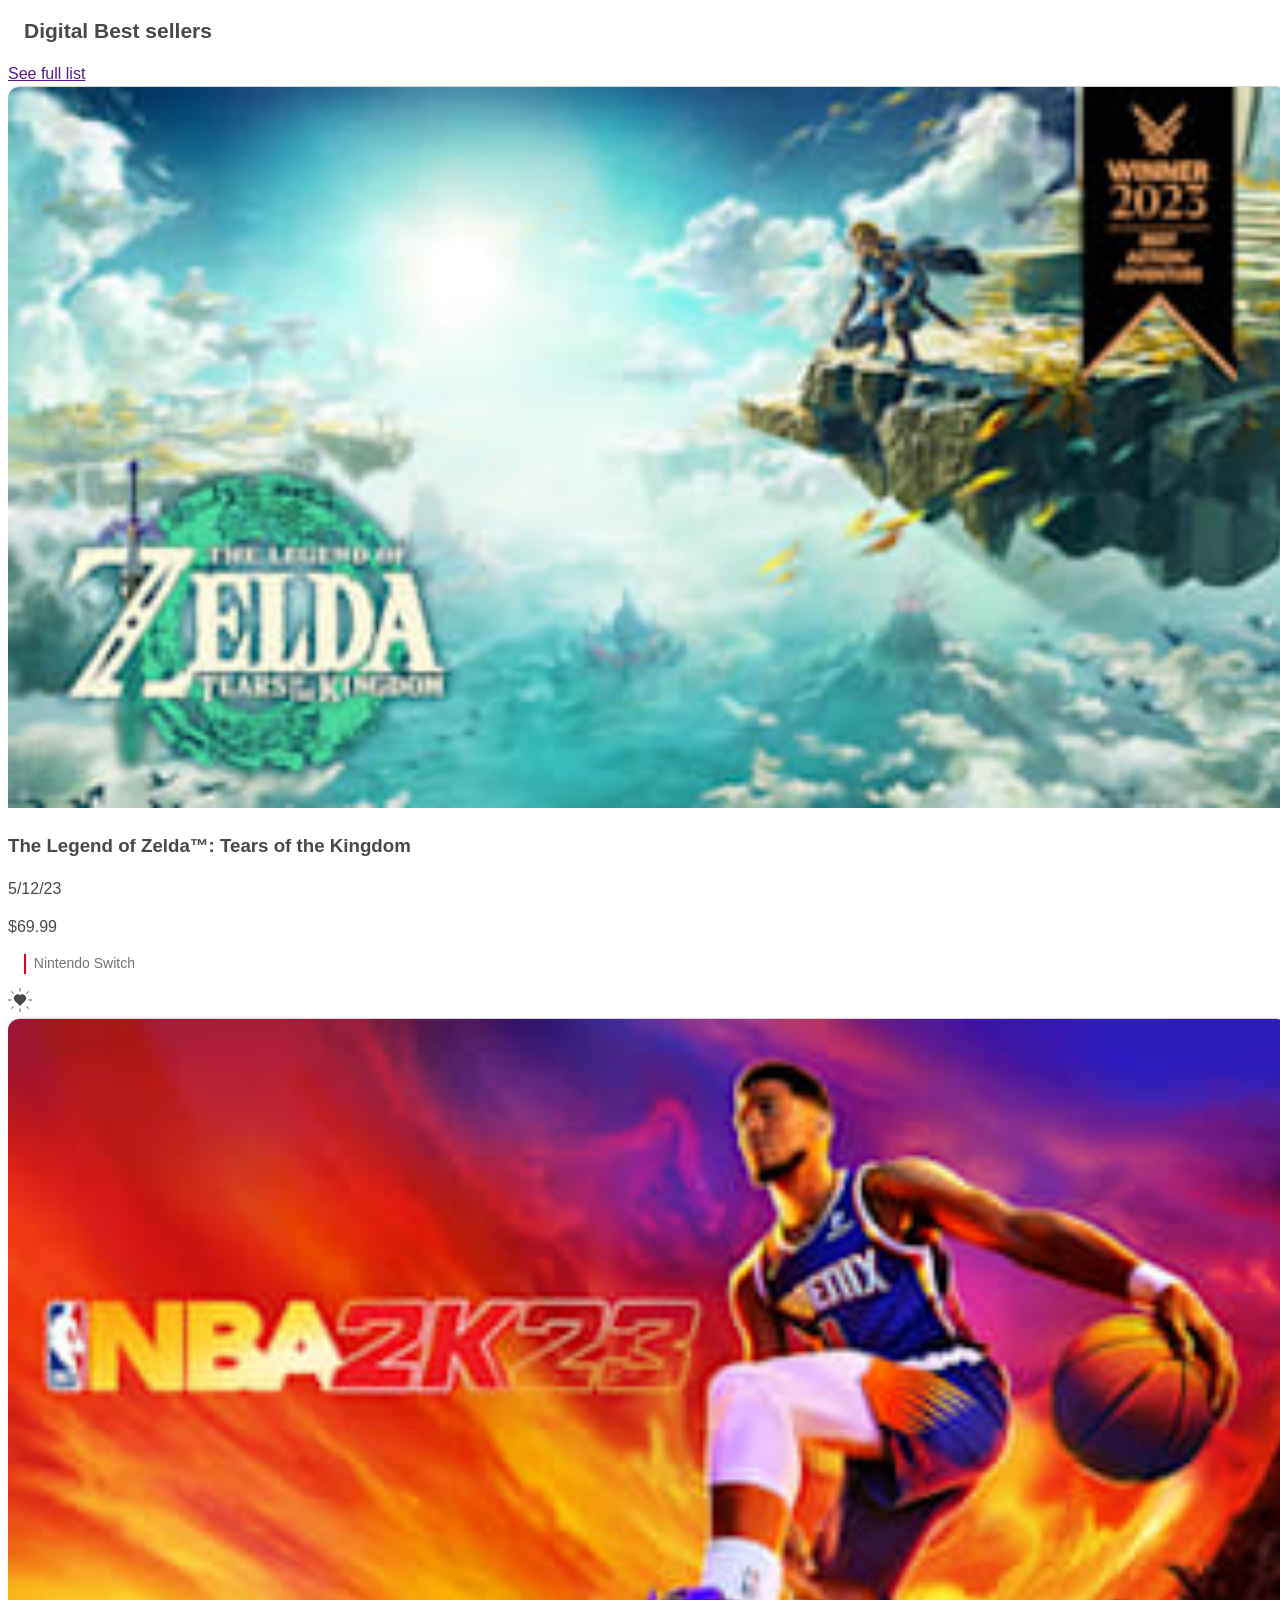
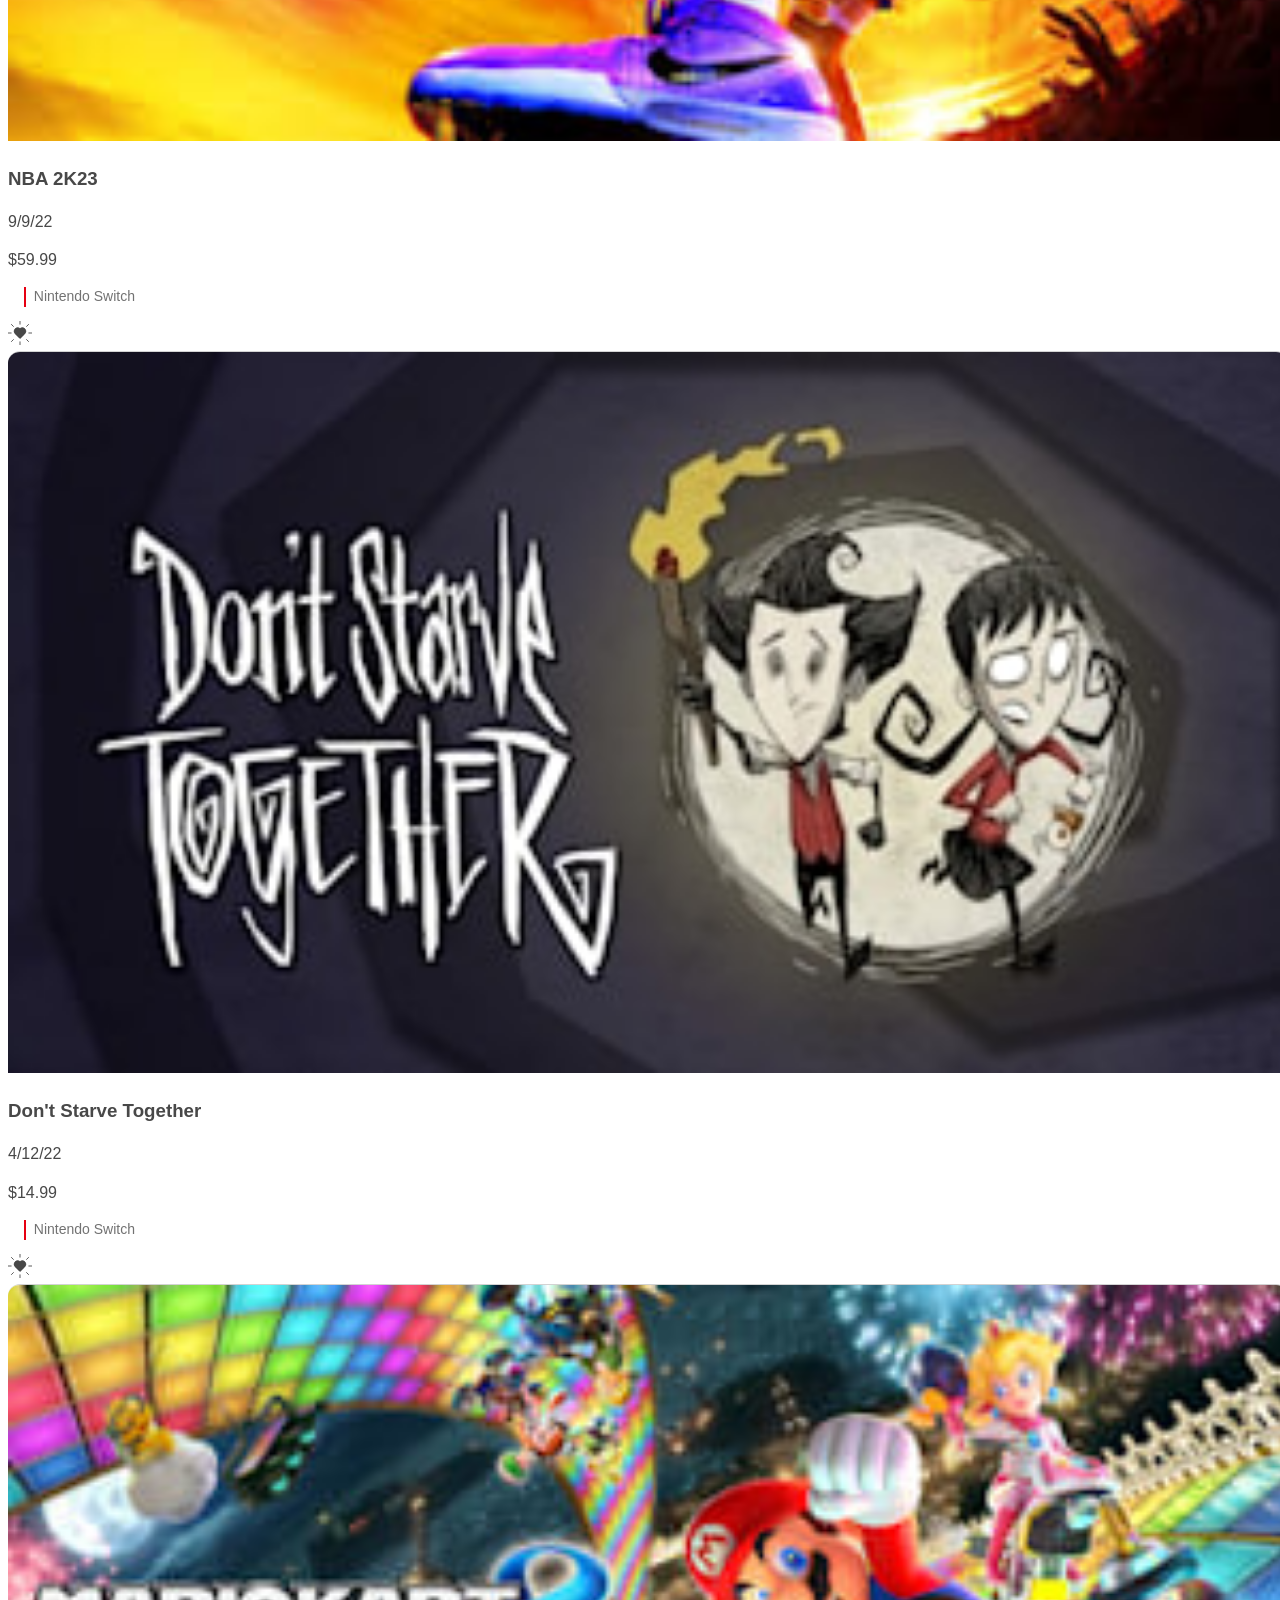
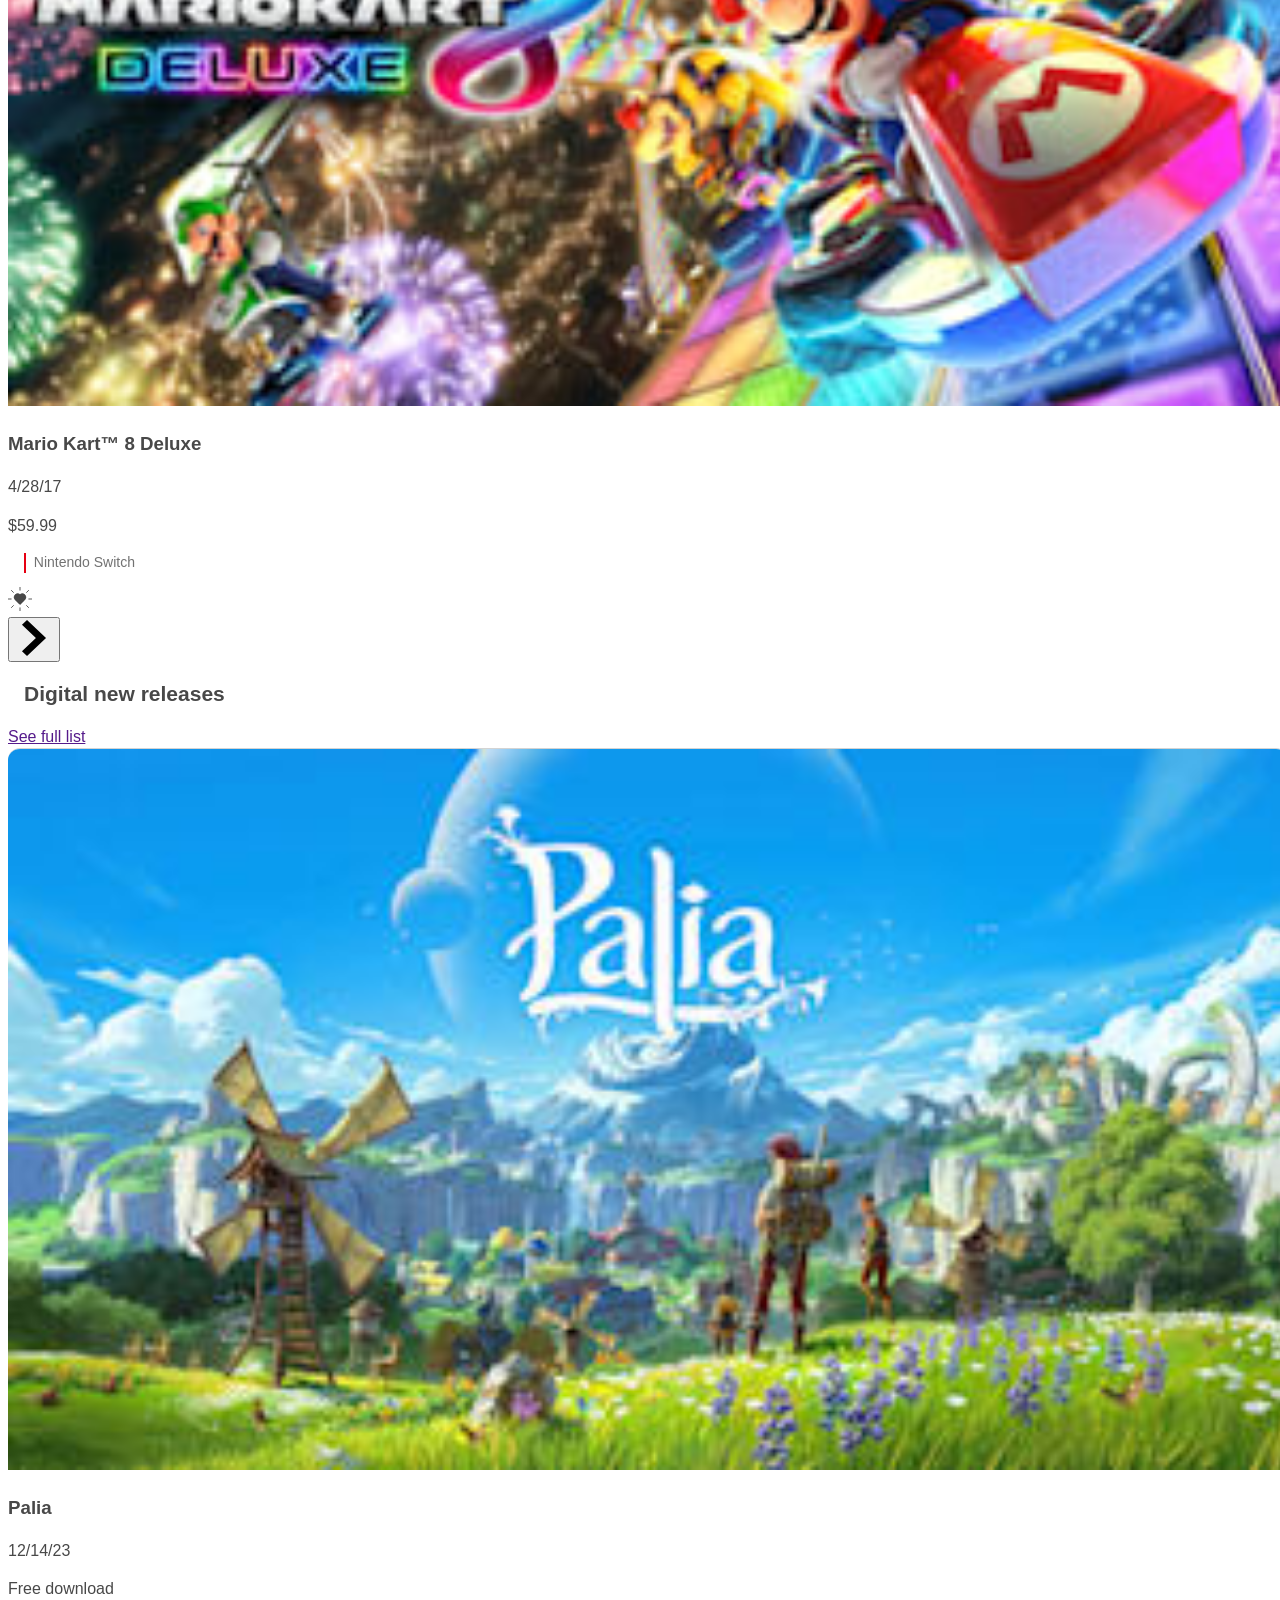
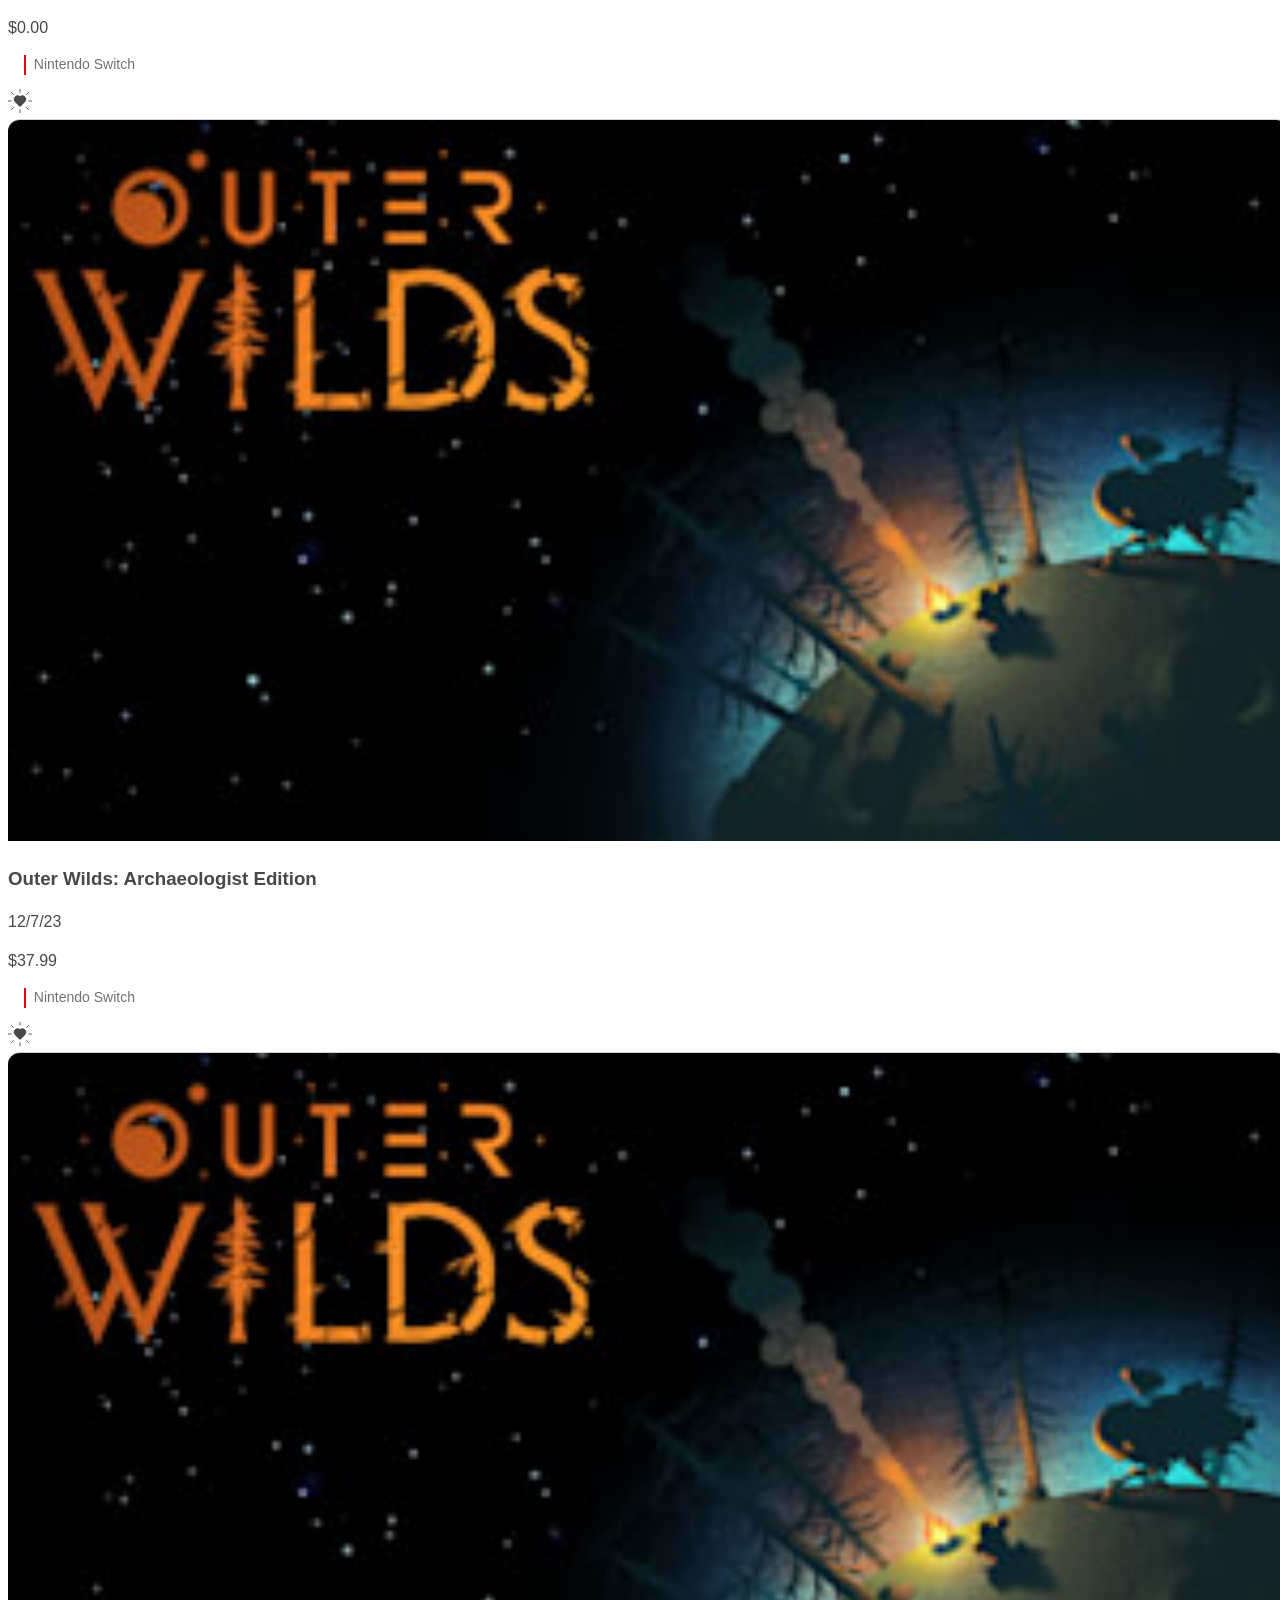
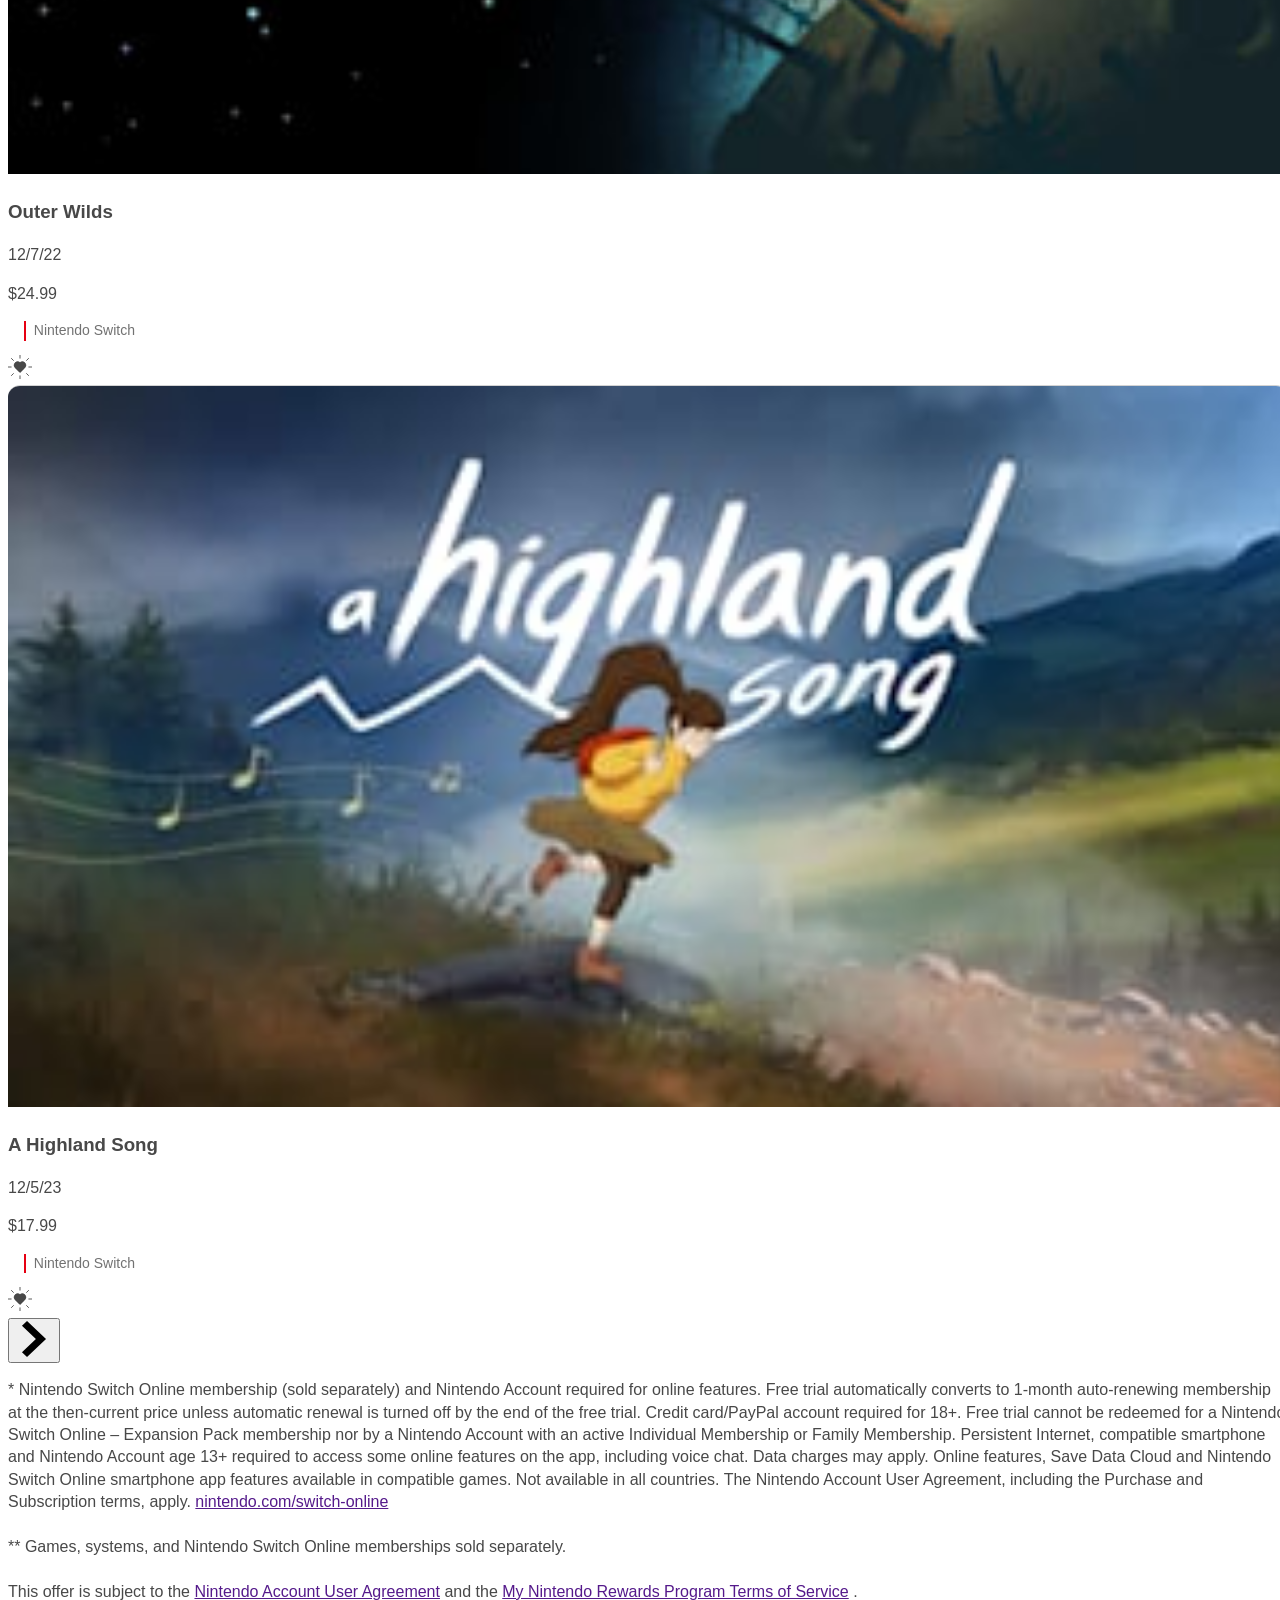
==== commit c695be24: "Update index.html Duda con el uso de <br> Solo añadido un comment" ====
--- a/index.html
+++ b/index.html
@@ -1,58 +1,164 @@
 <!DOCTYPE html>
 <html lang="en">
 <head>
-    <meta charset="UTF-8">
-    <meta name="viewport" content="width=device-width, initial-scale=1.0">
-    <link rel="stylesheet" href="style.css">
+  <meta charset="UTF-8">
+  <meta name="viewport" content="width=device-width, initial-scale=1.0">
+  <link rel="stylesheet" href="style.css">
 </head>
 <body>
-    <section class="contenedorFeatured">
-        <h2 class="dbs">Featured</h2>
-        <section class="contenedorProducto">
-            <section class="cartaProducto">
-                <img src="img/Ncom_1920x1080_feature_3_bundles.jpg" alt="" class="juegoImagen">
-                <h3 class="tituloFeatured">Save on system bundles with games included</h3>
-                <p class="contenedorEtiqueta"><span class="EtiquetaEstado">Shop now</span></p>
-                <p class="plataformaJuegoDigital" id="hardware">Hardware</p>
-            </section>
-            <section class="cartaProducto">
-                <img src="img/2250x1266_pBeat.jpg" alt="" class="juegoImagen">
-                <h3 class="tituloFeatured">The Hidden Treasure of Area Zero DLC Part 2: The Indigo...</h3>
-                <p class="contenedorEtiqueta"><span class="EtiquetaEstado">Avaible now</span></p>
-                <p class="plataformaJuegoDigital">Nintendo Switch</p>
-            </section>
-            <section class="cartaProducto">
-                <img src="img/Switch_16x9AnotherCodeRecollection_KeyArt.jpg" alt="" class="juegoImagen">
-                <h3 class="tituloFeatured">Another Code™: Recollection</h3>
-                <p class="contenedorEtiqueta"><span class="EtiquetaEstado" id="LearnMore"">Free demo</span></p>
-                <p class="plataformaJuegoDigital" ">Nintendo Switch</p>
-            </section>
-            <section class="cartaProducto">
-                <img src="img/Super_Mario_Bros (1)._Wonder___1920x1080" alt="" class="juegoImagen">
-                <h3 class="tituloFeatured">Super Mario Bros. Wonder</h3>
-                <p class="contenedorEtiqueta"><span class="EtiquetaEstado">Avaible now</span></p>
-                <p class="plataformaJuegoDigital">Nintendo Switch</p>
-            </section>
-            <section class="cartaProducto">
-                <img src="img/2250x1266_comingSoon_Jan2023.jpg" alt="" class="juegoImagen">
-                <h3 class="tituloFeatured">Check out these games releasing in January!</h3>
-                <p class="contenedorEtiqueta"><span class="EtiquetaEstado" id="LearnMore">Learn more</span></p>
-                <p class="plataformaJuegoDigital" id="NewsAndEvents">News and events</p>
-            </section>
-            <section class="cartaProducto">
-                <img src="img/0298368b8b5abd828798627a185c27152fbee3c7ce2b1cb6c260dacb8be9081c.jpg" alt="" class="juegoImagen">
-                <h3 class="tituloFeatured">Palia</h3>
-                <p class="contenedorEtiqueta"><span class="EtiquetaEstado" id="freeDownloadMorado">Free Download</span></p>
-                <p class="plataformaJuegoDigital">Nintendo Switch</p>
-            </section>
-            <section class="cartaProducto">
-                <img src="img/3_SuperMarioRPG.jpg" alt="" class="juegoImagen">
-                <h3 class="tituloFeatured">Super Mario RPG</h3>
-                <p class="contenedorEtiqueta"><span class="EtiquetaEstado">Avaible now</span></p>
-                <p class="plataformaJuegoDigital">Nintendo Switch</p>
-            </section>
-        </section>
+  <section class="digitalHeader">
+    <h1 class="dbs">Digital Best sellers</h1>
+    <a href="" class="seefullList">See full list</a>
+  </section>
+  <div class="contenedorDigital">
+    <section class="digitalNewReleases">
+      <section class="juegoDigital" id="juegoDigital1">
+        <img src="img/fb30eab428df3fc993b41c76e20f72e4d76d49734d17d31996b5ab61c414b117.jpg" alt="" class="juegoImagen">
+        <h3 class="tituloJuegoDigital">The Legend of Zelda™: Tears of the Kingdom</h3>
+        <p class="fechaJuegoDigital">5/12/23</p>
+        <p class="precioJuegoDigital">$69.99</p>
+        <div class="finalJuegoDigital">
+          <p class="plataformaJuegoDigital">Nintendo Switch</p>
+          <svg class="svgCorazonDigital" viewBox="0 0 54 54" fill="currentColor" stroke="currentColor" width="24" role="presentation" alt="" data-testid="heartspark" color="currentColor" size="24"><g class="hearts"><path class="heart heart-outline" d="M27 38.9c-.4 0-.6-.1-.8-.4L16.7 29c-1.8-1.8-2.7-3.8-2.7-6 0-4.4 3.5-8 7.9-8 1.9 0 3.7.8 5.1 2.3 1.4-1.4 3.2-2.3 5.1-2.3 4.4 0 7.9 3.6 7.9 8 0 2.6-1.5 4.6-2.7 6.1l-9.5 9.4c-.2.3-.6.4-.8.4zm-5.1-21.4c-3.1 0-5.6 2.5-5.6 5.6 0 1.9 1.1 3.3 2 4.3l8.6 8.7 8.5-8.6c1.4-1.5 2.1-3 2.1-4.4 0-3.1-2.5-5.6-5.6-5.6-1.5 0-3 1-4.1 2.5-.5.6-1.4.6-1.9 0-1-1.6-2.4-2.5-4-2.5z"></path><path class="heart heart-filled" d="M32.1 15.1c-1.9 0-3.7.8-5.1 2.3-1.4-1.4-3.2-2.3-5.1-2.3-4.4 0-7.9 3.6-7.9 8 0 2.1.9 4.2 2.7 6l9.5 9.5c.2.2.5.4.8.4.2 0 .6-.1.8-.4l9.5-9.4c1.2-1.4 2.7-3.5 2.7-6.1 0-4.4-3.5-8-7.9-8z"></path></g><g class="sparks"><path class="spark" d="M27 8V0M27 46v8" stroke-width="2"></path><path class="spark" d="M41.171 12.828l5.657-5.657M12.829 12.828L7.171 7.172" stroke-width="1.99998"></path><path class="spark" d="M46 27h8M8 27H0" stroke-width="2"></path><path class="spark" d="M41.172 41.172l5.657 5.656M12.829 41.171l-5.657 5.657" stroke-width="1.99998"></path></g></svg>
+        </div>
+      </section>
+      <section class="juegoDigital">
+        <img src="img/e9246c890e982deb9a4cf6eae66d30f9160c3df7e3506b6efaf30dc842357153.jpg" alt="" class="juegoImagen">
+        <h3 class="tituloJuegoDigital">NBA 2K23</h3>
+        <p class="fechaJuegoDigital">9/9/22</p>
+        <p class="precioJuegoDigital">$59.99</p>
+        <div class="finalJuegoDigital">
+          <p class="plataformaJuegoDigital">Nintendo Switch</p>
+          <svg class="svgCorazonDigital" viewBox="0 0 54 54" fill="currentColor" stroke="currentColor" width="24" role="presentation" alt="" data-testid="heartspark" color="currentColor" size="24"><g class="hearts"><path class="heart heart-outline" d="M27 38.9c-.4 0-.6-.1-.8-.4L16.7 29c-1.8-1.8-2.7-3.8-2.7-6 0-4.4 3.5-8 7.9-8 1.9 0 3.7.8 5.1 2.3 1.4-1.4 3.2-2.3 5.1-2.3 4.4 0 7.9 3.6 7.9 8 0 2.6-1.5 4.6-2.7 6.1l-9.5 9.4c-.2.3-.6.4-.8.4zm-5.1-21.4c-3.1 0-5.6 2.5-5.6 5.6 0 1.9 1.1 3.3 2 4.3l8.6 8.7 8.5-8.6c1.4-1.5 2.1-3 2.1-4.4 0-3.1-2.5-5.6-5.6-5.6-1.5 0-3 1-4.1 2.5-.5.6-1.4.6-1.9 0-1-1.6-2.4-2.5-4-2.5z"></path><path class="heart heart-filled" d="M32.1 15.1c-1.9 0-3.7.8-5.1 2.3-1.4-1.4-3.2-2.3-5.1-2.3-4.4 0-7.9 3.6-7.9 8 0 2.1.9 4.2 2.7 6l9.5 9.5c.2.2.5.4.8.4.2 0 .6-.1.8-.4l9.5-9.4c1.2-1.4 2.7-3.5 2.7-6.1 0-4.4-3.5-8-7.9-8z"></path></g><g class="sparks"><path class="spark" d="M27 8V0M27 46v8" stroke-width="2"></path><path class="spark" d="M41.171 12.828l5.657-5.657M12.829 12.828L7.171 7.172" stroke-width="1.99998"></path><path class="spark" d="M46 27h8M8 27H0" stroke-width="2"></path><path class="spark" d="M41.172 41.172l5.657 5.656M12.829 41.171l-5.657 5.657" stroke-width="1.99998"></path></g></svg>
+        </div>
+      </section>
+      <section class="juegoDigital">
+        <img src="img/081425533fd5a75ad96eb4333f260edf690b91110402ac801e07fd332035da8e.jpg" alt="" class="juegoImagen">
+        <h3 class="tituloJuegoDigital">Don't Starve Together</h3>
+        <p class="fechaJuegoDigital">4/12/22</p>
+        <p class="precioJuegoDigital">$14.99</p>
+        <div class="finalJuegoDigital">
+          <p class="plataformaJuegoDigital">Nintendo Switch</p>
+          <svg class="svgCorazonDigital" viewBox="0 0 54 54" fill="currentColor" stroke="currentColor" width="24" role="presentation" alt="" data-testid="heartspark" color="currentColor" size="24"><g class="hearts"><path class="heart heart-outline" d="M27 38.9c-.4 0-.6-.1-.8-.4L16.7 29c-1.8-1.8-2.7-3.8-2.7-6 0-4.4 3.5-8 7.9-8 1.9 0 3.7.8 5.1 2.3 1.4-1.4 3.2-2.3 5.1-2.3 4.4 0 7.9 3.6 7.9 8 0 2.6-1.5 4.6-2.7 6.1l-9.5 9.4c-.2.3-.6.4-.8.4zm-5.1-21.4c-3.1 0-5.6 2.5-5.6 5.6 0 1.9 1.1 3.3 2 4.3l8.6 8.7 8.5-8.6c1.4-1.5 2.1-3 2.1-4.4 0-3.1-2.5-5.6-5.6-5.6-1.5 0-3 1-4.1 2.5-.5.6-1.4.6-1.9 0-1-1.6-2.4-2.5-4-2.5z"></path><path class="heart heart-filled" d="M32.1 15.1c-1.9 0-3.7.8-5.1 2.3-1.4-1.4-3.2-2.3-5.1-2.3-4.4 0-7.9 3.6-7.9 8 0 2.1.9 4.2 2.7 6l9.5 9.5c.2.2.5.4.8.4.2 0 .6-.1.8-.4l9.5-9.4c1.2-1.4 2.7-3.5 2.7-6.1 0-4.4-3.5-8-7.9-8z"></path></g><g class="sparks"><path class="spark" d="M27 8V0M27 46v8" stroke-width="2"></path><path class="spark" d="M41.171 12.828l5.657-5.657M12.829 12.828L7.171 7.172" stroke-width="1.99998"></path><path class="spark" d="M46 27h8M8 27H0" stroke-width="2"></path><path class="spark" d="M41.172 41.172l5.657 5.656M12.829 41.171l-5.657 5.657" stroke-width="1.99998"></path></g></svg>
+        </div>
+      </section>
+      <section class="juegoDigital">
+        <img src="img/de697f487a36d802dd9a5ff0341f717c8486221f2f1219b675af37aca63bc453.jpg" alt="" class="juegoImagen">
+        <h3 class="tituloJuegoDigital">Mario Kart™ 8 Deluxe</h3>
+        <p class="fechaJuegoDigital">4/28/17</p>
+        <p class="precioJuegoDigital">$59.99</p>
+        <div class="finalJuegoDigital">
+          <p class="plataformaJuegoDigital">Nintendo Switch</p>
+          <svg class="svgCorazonDigital" viewBox="0 0 54 54" fill="currentColor" stroke="currentColor" width="24" role="presentation" alt="" data-testid="heartspark" color="currentColor" size="24"><g class="hearts"><path class="heart heart-outline" d="M27 38.9c-.4 0-.6-.1-.8-.4L16.7 29c-1.8-1.8-2.7-3.8-2.7-6 0-4.4 3.5-8 7.9-8 1.9 0 3.7.8 5.1 2.3 1.4-1.4 3.2-2.3 5.1-2.3 4.4 0 7.9 3.6 7.9 8 0 2.6-1.5 4.6-2.7 6.1l-9.5 9.4c-.2.3-.6.4-.8.4zm-5.1-21.4c-3.1 0-5.6 2.5-5.6 5.6 0 1.9 1.1 3.3 2 4.3l8.6 8.7 8.5-8.6c1.4-1.5 2.1-3 2.1-4.4 0-3.1-2.5-5.6-5.6-5.6-1.5 0-3 1-4.1 2.5-.5.6-1.4.6-1.9 0-1-1.6-2.4-2.5-4-2.5z"></path><path class="heart heart-filled" d="M32.1 15.1c-1.9 0-3.7.8-5.1 2.3-1.4-1.4-3.2-2.3-5.1-2.3-4.4 0-7.9 3.6-7.9 8 0 2.1.9 4.2 2.7 6l9.5 9.5c.2.2.5.4.8.4.2 0 .6-.1.8-.4l9.5-9.4c1.2-1.4 2.7-3.5 2.7-6.1 0-4.4-3.5-8-7.9-8z"></path></g><g class="sparks"><path class="spark" d="M27 8V0M27 46v8" stroke-width="2"></path><path class="spark" d="M41.171 12.828l5.657-5.657M12.829 12.828L7.171 7.172" stroke-width="1.99998"></path><path class="spark" d="M46 27h8M8 27H0" stroke-width="2"></path><path class="spark" d="M41.172 41.172l5.657 5.656M12.829 41.171l-5.657 5.657" stroke-width="1.99998"></path></g></svg>
+        </div>
+      </section>
+      <div class="botonEncima">
+        <button aria-label="Next page" tabindex="0" class="botonDerecho">
+          <svg xmlns="http://www.w3.org/2000/svg" viewBox="0 0 32 32" width="36" role="presentation" alt="" data-testid="ChevronRightIcon" size="36" color="currentColor">
+            <path fill-rule="evenodd" clip-rule="evenodd" fill="currentColor" d="M5.3 4.3L9.8 0l16.9 16L9.8 32l-4.5-4.3L17.7 16z">
+            </path>
+          </svg>
+        </button>
+      </div>
     </section>
-    
+  </div>
+  <section class="digitalHeader" id="dnr">
+    <h1 class="dbs">Digital new releases</h1>
+    <a href="" class="seefullList">See full list</a>
+  </section>
+  <div class="contenedorDigital">
+    <section class="digitalNewReleases">
+      <section class="juegoDigital" id="juegoDigital1">
+        <img src="img/0298368b8b5abd828798627a185c27152fbee3c7ce2b1cb6c260dacb8be9081c.jpg" alt="" class="juegoImagen">
+        <h3 class="tituloJuegoDigital">Palia</h3>
+        <p class="fechaJuegoDigital">12/14/23</p>
+        <div class="precioYDisponibilidad">
+          <p class="contenedorEtiquetaJuego"><span class="etiquetaJuego" >Free download</span></p>
+          
+          <p class="precioJuegoDigital">$0.00</p>
+        </div>
+        <div class="finalJuegoDigital">
+          <p class="plataformaJuegoDigital">Nintendo Switch</p>
+          <svg class="svgCorazonDigital" viewBox="0 0 54 54" fill="currentColor" stroke="currentColor" width="24" role="presentation" alt="" data-testid="heartspark" color="currentColor" size="24"><g class="hearts"><path class="heart heart-outline" d="M27 38.9c-.4 0-.6-.1-.8-.4L16.7 29c-1.8-1.8-2.7-3.8-2.7-6 0-4.4 3.5-8 7.9-8 1.9 0 3.7.8 5.1 2.3 1.4-1.4 3.2-2.3 5.1-2.3 4.4 0 7.9 3.6 7.9 8 0 2.6-1.5 4.6-2.7 6.1l-9.5 9.4c-.2.3-.6.4-.8.4zm-5.1-21.4c-3.1 0-5.6 2.5-5.6 5.6 0 1.9 1.1 3.3 2 4.3l8.6 8.7 8.5-8.6c1.4-1.5 2.1-3 2.1-4.4 0-3.1-2.5-5.6-5.6-5.6-1.5 0-3 1-4.1 2.5-.5.6-1.4.6-1.9 0-1-1.6-2.4-2.5-4-2.5z"></path><path class="heart heart-filled" d="M32.1 15.1c-1.9 0-3.7.8-5.1 2.3-1.4-1.4-3.2-2.3-5.1-2.3-4.4 0-7.9 3.6-7.9 8 0 2.1.9 4.2 2.7 6l9.5 9.5c.2.2.5.4.8.4.2 0 .6-.1.8-.4l9.5-9.4c1.2-1.4 2.7-3.5 2.7-6.1 0-4.4-3.5-8-7.9-8z"></path></g><g class="sparks"><path class="spark" d="M27 8V0M27 46v8" stroke-width="2"></path><path class="spark" d="M41.171 12.828l5.657-5.657M12.829 12.828L7.171 7.172" stroke-width="1.99998"></path><path class="spark" d="M46 27h8M8 27H0" stroke-width="2"></path><path class="spark" d="M41.172 41.172l5.657 5.656M12.829 41.171l-5.657 5.657" stroke-width="1.99998"></path></g></svg>
+        </div>
+      </section>
+      <section class="juegoDigital">
+        <img src="img/f82902db3c1f0b19b1e00c324aba9509c0f9ebec784bcd249e21cffc39151a4e.jpg" alt="" class="juegoImagen">
+        <h3 class="tituloJuegoDigital">Outer Wilds: Archaeologist Edition</h3>
+        <p class="fechaJuegoDigital">12/7/23</p>
+        <p class="precioJuegoDigital">$37.99</p>
+        <div class="finalJuegoDigital">
+          <p class="plataformaJuegoDigital">Nintendo Switch</p>
+          <svg class="svgCorazonDigital" viewBox="0 0 54 54" fill="currentColor" stroke="currentColor" width="24" role="presentation" alt="" data-testid="heartspark" color="currentColor" size="24"><g class="hearts"><path class="heart heart-outline" d="M27 38.9c-.4 0-.6-.1-.8-.4L16.7 29c-1.8-1.8-2.7-3.8-2.7-6 0-4.4 3.5-8 7.9-8 1.9 0 3.7.8 5.1 2.3 1.4-1.4 3.2-2.3 5.1-2.3 4.4 0 7.9 3.6 7.9 8 0 2.6-1.5 4.6-2.7 6.1l-9.5 9.4c-.2.3-.6.4-.8.4zm-5.1-21.4c-3.1 0-5.6 2.5-5.6 5.6 0 1.9 1.1 3.3 2 4.3l8.6 8.7 8.5-8.6c1.4-1.5 2.1-3 2.1-4.4 0-3.1-2.5-5.6-5.6-5.6-1.5 0-3 1-4.1 2.5-.5.6-1.4.6-1.9 0-1-1.6-2.4-2.5-4-2.5z"></path><path class="heart heart-filled" d="M32.1 15.1c-1.9 0-3.7.8-5.1 2.3-1.4-1.4-3.2-2.3-5.1-2.3-4.4 0-7.9 3.6-7.9 8 0 2.1.9 4.2 2.7 6l9.5 9.5c.2.2.5.4.8.4.2 0 .6-.1.8-.4l9.5-9.4c1.2-1.4 2.7-3.5 2.7-6.1 0-4.4-3.5-8-7.9-8z"></path></g><g class="sparks"><path class="spark" d="M27 8V0M27 46v8" stroke-width="2"></path><path class="spark" d="M41.171 12.828l5.657-5.657M12.829 12.828L7.171 7.172" stroke-width="1.99998"></path><path class="spark" d="M46 27h8M8 27H0" stroke-width="2"></path><path class="spark" d="M41.172 41.172l5.657 5.656M12.829 41.171l-5.657 5.657" stroke-width="1.99998"></path></g></svg>
+        </div>
+      </section>
+      <section class="juegoDigital">
+        <img src="img/f82902db3c1f0b19b1e00c324aba9509c0f9ebec784bcd249e21cffc39151a4e.jpg" alt="" class="juegoImagen">
+        <h3 class="tituloJuegoDigital">Outer Wilds</h3>
+        <p class="fechaJuegoDigital">12/7/22</p>
+        <p class="precioJuegoDigital">$24.99</p>
+        <div class="finalJuegoDigital">
+          <p class="plataformaJuegoDigital">Nintendo Switch</p>
+          <svg class="svgCorazonDigital" viewBox="0 0 54 54" fill="currentColor" stroke="currentColor" width="24" role="presentation" alt="" data-testid="heartspark" color="currentColor" size="24"><g class="hearts"><path class="heart heart-outline" d="M27 38.9c-.4 0-.6-.1-.8-.4L16.7 29c-1.8-1.8-2.7-3.8-2.7-6 0-4.4 3.5-8 7.9-8 1.9 0 3.7.8 5.1 2.3 1.4-1.4 3.2-2.3 5.1-2.3 4.4 0 7.9 3.6 7.9 8 0 2.6-1.5 4.6-2.7 6.1l-9.5 9.4c-.2.3-.6.4-.8.4zm-5.1-21.4c-3.1 0-5.6 2.5-5.6 5.6 0 1.9 1.1 3.3 2 4.3l8.6 8.7 8.5-8.6c1.4-1.5 2.1-3 2.1-4.4 0-3.1-2.5-5.6-5.6-5.6-1.5 0-3 1-4.1 2.5-.5.6-1.4.6-1.9 0-1-1.6-2.4-2.5-4-2.5z"></path><path class="heart heart-filled" d="M32.1 15.1c-1.9 0-3.7.8-5.1 2.3-1.4-1.4-3.2-2.3-5.1-2.3-4.4 0-7.9 3.6-7.9 8 0 2.1.9 4.2 2.7 6l9.5 9.5c.2.2.5.4.8.4.2 0 .6-.1.8-.4l9.5-9.4c1.2-1.4 2.7-3.5 2.7-6.1 0-4.4-3.5-8-7.9-8z"></path></g><g class="sparks"><path class="spark" d="M27 8V0M27 46v8" stroke-width="2"></path><path class="spark" d="M41.171 12.828l5.657-5.657M12.829 12.828L7.171 7.172" stroke-width="1.99998"></path><path class="spark" d="M46 27h8M8 27H0" stroke-width="2"></path><path class="spark" d="M41.172 41.172l5.657 5.656M12.829 41.171l-5.657 5.657" stroke-width="1.99998"></path></g></svg>
+        </div>
+      </section>
+      <section class="juegoDigital">
+        <img src="img/dc92292bfbec0b054b26ddf759d59fba405b6a94477e2c77c0e7e7c32293bf38.jpg" alt="" class="juegoImagen">
+        <h3 class="tituloJuegoDigital">A Highland Song</h3>
+        <p class="fechaJuegoDigital">12/5/23</p>
+        <p class="precioJuegoDigital">$17.99</p>
+        <div class="finalJuegoDigital">
+          <p class="plataformaJuegoDigital">Nintendo Switch</p>
+          <svg class="svgCorazonDigital" viewBox="0 0 54 54" fill="currentColor" stroke="currentColor" width="24" role="presentation" alt="" data-testid="heartspark" color="currentColor" size="24">
+            <g class="hearts">
+              <path class="heart heart-outline" d="M27 38.9c-.4 0-.6-.1-.8-.4L16.7 29c-1.8-1.8-2.7-3.8-2.7-6 0-4.4 3.5-8 7.9-8 1.9 0 3.7.8 5.1 2.3 1.4-1.4 3.2-2.3 5.1-2.3 4.4 0 7.9 3.6 7.9 8 0 2.6-1.5 4.6-2.7 6.1l-9.5 9.4c-.2.3-.6.4-.8.4zm-5.1-21.4c-3.1 0-5.6 2.5-5.6 5.6 0 1.9 1.1 3.3 2 4.3l8.6 8.7 8.5-8.6c1.4-1.5 2.1-3 2.1-4.4 0-3.1-2.5-5.6-5.6-5.6-1.5 0-3 1-4.1 2.5-.5.6-1.4.6-1.9 0-1-1.6-2.4-2.5-4-2.5z">
+
+              </path>
+              <path class="heart heart-filled" d="M32.1 15.1c-1.9 0-3.7.8-5.1 2.3-1.4-1.4-3.2-2.3-5.1-2.3-4.4 0-7.9 3.6-7.9 8 0 2.1.9 4.2 2.7 6l9.5 9.5c.2.2.5.4.8.4.2 0 .6-.1.8-.4l9.5-9.4c1.2-1.4 2.7-3.5 2.7-6.1 0-4.4-3.5-8-7.9-8z">
+
+              </path>
+            </g>
+            <g class="sparks">
+              <path class="spark" d="M27 8V0M27 46v8" stroke-width="2">
+
+              </path>
+              <path class="spark" d="M41.171 12.828l5.657-5.657M12.829 12.828L7.171 7.172" stroke-width="1.99998">
+
+              </path>
+              <path class="spark" d="M46 27h8M8 27H0" stroke-width="2">
+
+              </path>
+              <path class="spark" d="M41.172 41.172l5.657 5.656M12.829 41.171l-5.657 5.657" stroke-width="1.99998">
+
+              </path>
+            </g>
+          </svg>
+        </div>
+      </section>
+      <div class="botonEncima">
+        <button aria-label="Next page" tabindex="0" class="botonDerecho">
+          <svg xmlns="http://www.w3.org/2000/svg" viewBox="0 0 32 32" width="36" role="presentation" alt="" data-testid="ChevronRightIcon" size="36" color="currentColor">
+            <path fill-rule="evenodd" clip-rule="evenodd" fill="currentColor" d="M5.3 4.3L9.8 0l16.9 16L9.8 32l-4.5-4.3L17.7 16z">
+            </path>
+          </svg>
+        </button>
+      </div>
+    </section>
+  </div>
+  <section class="footerDigitalJuegos">
+    <p class="textoFooterDigitalJuegos">
+      * Nintendo Switch Online membership (sold separately) and Nintendo Account required for online features. Free trial automatically converts to 1-month auto-renewing membership at the then-current price unless automatic renewal is turned off by the end of the free trial. Credit card/PayPal account required for 18+. Free trial cannot be redeemed for a Nintendo Switch Online – Expansion Pack membership nor by a Nintendo Account with an active Individual Membership or Family Membership. Persistent Internet, compatible smartphone and Nintendo Account age 13+ required to access some online features on the app, including voice chat. Data charges may apply. Online features, Save Data Cloud and Nintendo Switch Online smartphone app features available in compatible games. Not available in all countries. The Nintendo Account User Agreement, including the Purchase and Subscription terms, apply. <a class="enlaceEnFooterDigitalJuegos" href="">nintendo.com/switch-online</a><br><br>
+
+        
+        ** Games, systems, and Nintendo Switch Online memberships sold separately.
+        <br>
+        <br>
+      <!-- br creo que da error en el merge, quizás aquí un span o varios <p> ?-->
+      
+      This offer is subject to the <a class="enlaceEnFooterDigitalJuegos" href="">Nintendo Account User Agreement</a> and the <a class="enlaceEnFooterDigitalJuegos" href="">My Nintendo Rewards Program Terms of Service</a> .
+    </p>
+  </section>
+
+  
 </body>
-</html>+</html>
